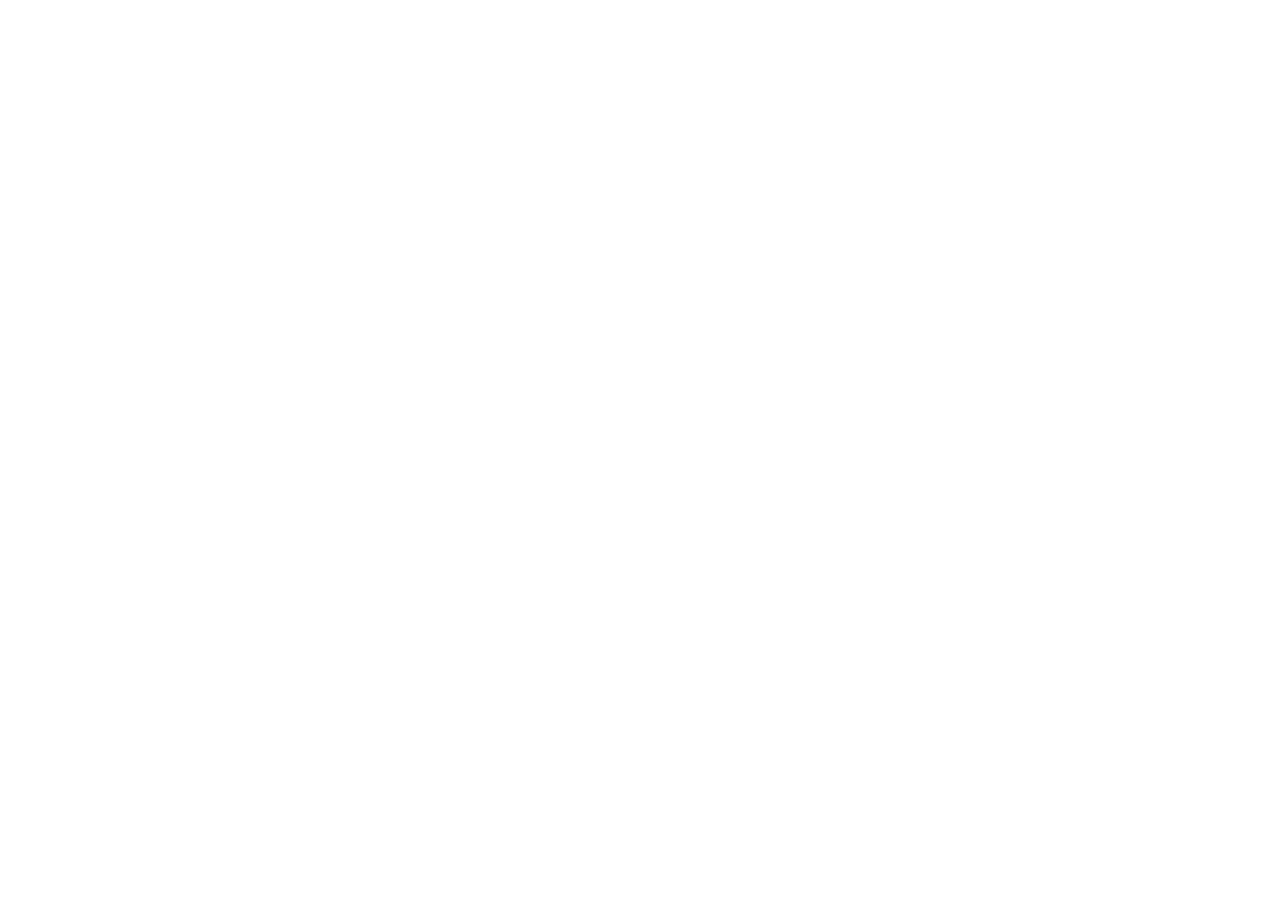
==== index.html @ 4639cdb6 "Complete boilerplate" ====
<!DOCTYPE html>
<html lang="en">
<head>
  <meta charset="UTF-8">
  <meta http-equiv="X-UA-Compatible" content="IE=edge">
  <meta name="viewport" content="width=device-width, initial-scale=1.0">
  <title>Hokkaido | Tourism | Hokkaido Tourism</title>
  <link rel="stylesheet" href="/css/style.css">
</head>
<body>
  
  <script src="/javascript/script.js"></script>
</body>
</html>
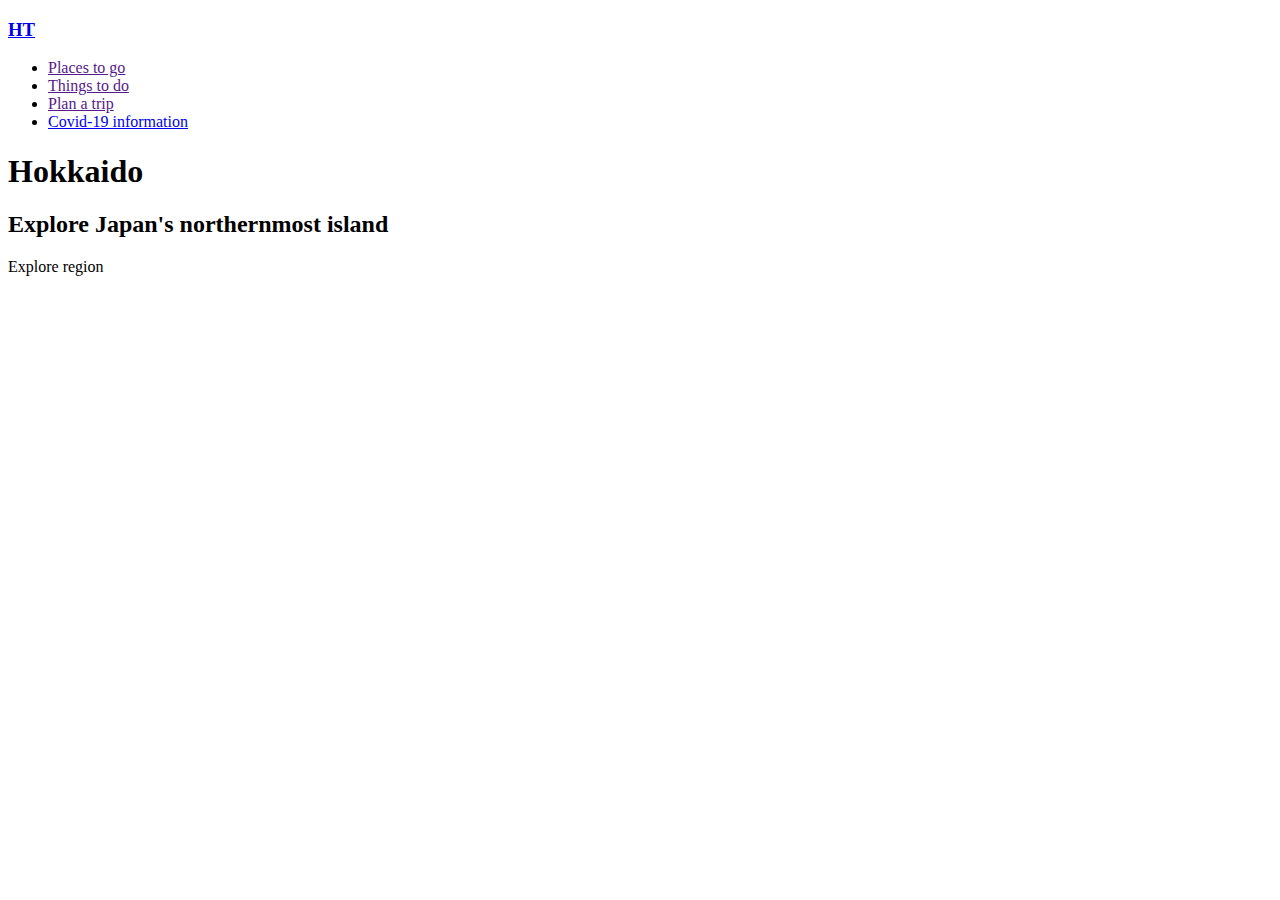
==== commit 1dd16f49: "Structure index" ====
--- a/index.html
+++ b/index.html
@@ -8,7 +8,45 @@
   <link rel="stylesheet" href="/css/style.css">
 </head>
 <body>
-  
+  <nav>
+    <h3 class="logo"><a href="index.html">HT</a></h3>
+    <ul>
+      <li>
+        <a href="">Places to go</a>
+      </li>
+      <li>
+        <a href="">Things to do</a>
+      </li>
+      <li>
+        <a href="">Plan a trip</a>
+      </li>
+      <li>
+        <a href="https://www.isa.go.jp/en/covid-19_index.html" target="_blank">Covid-19 information</a>
+      </li>
+    </ul>
+  </nav>
+  <header>
+    <h1>Hokkaido</h1>
+    <h2>Explore Japan's northernmost island</h2>
+    <a>Explore region</a>
+  </header>
+  <div class="container">
+    <main>
+      
+    </main>
+    <section>
+      
+    </section>
+    <article>
+      
+    </article>
+    <aside>
+
+    </aside>
+  </div>
+  <footer>
+
+  </footer>
   <script src="/javascript/script.js"></script>
 </body>
 </html>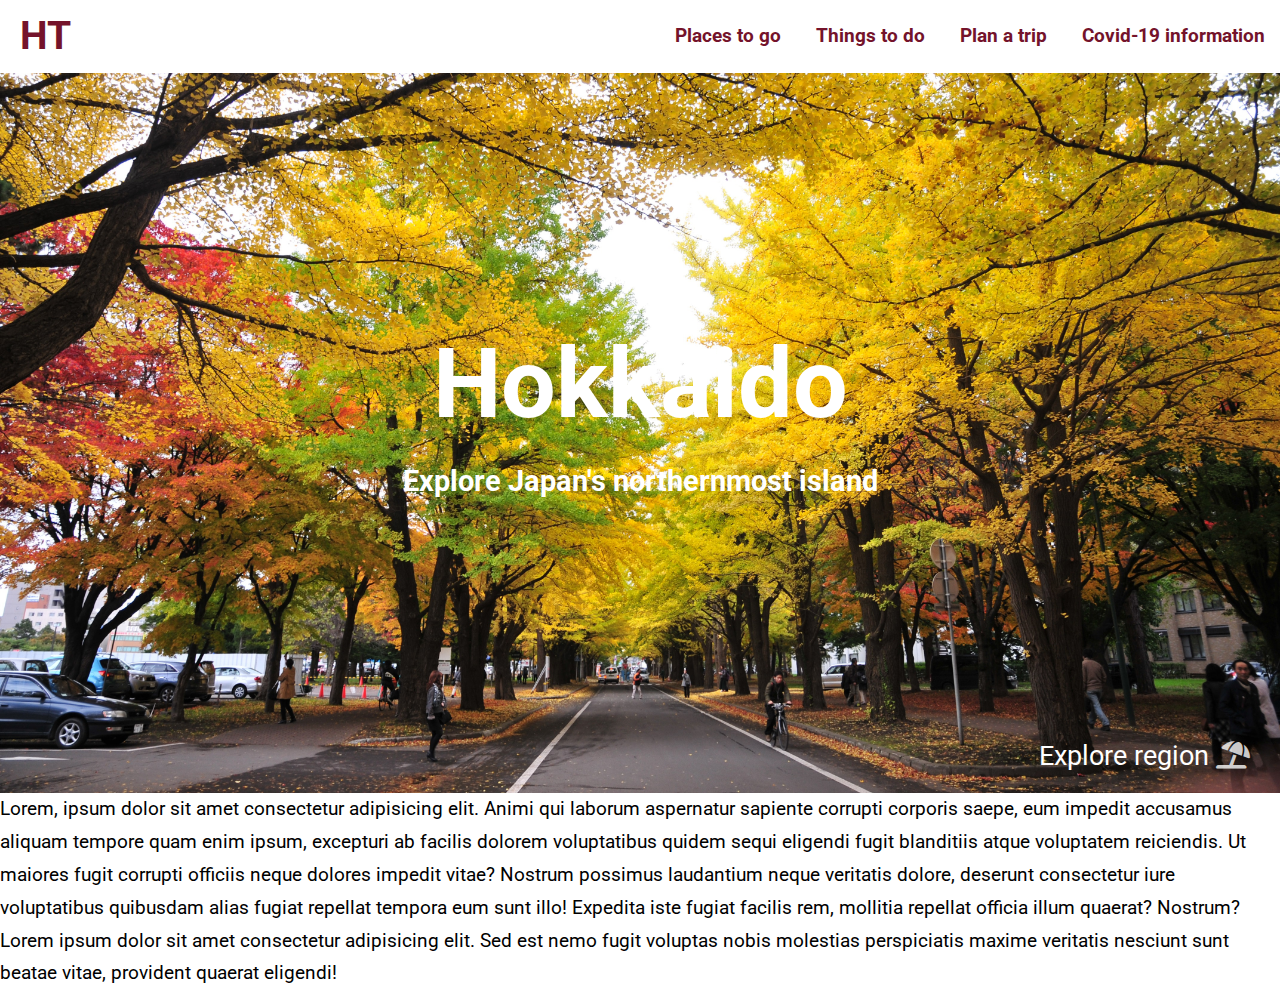
==== commit a8dc29dd: "header p1" ====
--- a/index.html
+++ b/index.html
@@ -5,34 +5,39 @@
   <meta http-equiv="X-UA-Compatible" content="IE=edge">
   <meta name="viewport" content="width=device-width, initial-scale=1.0">
   <title>Hokkaido | Tourism | Hokkaido Tourism</title>
-  <link rel="stylesheet" href="/css/style.css">
+  <link rel="stylesheet" href="/css/style-normal.css">
+  <link rel="stylesheet" href="/fontawesome-free-6.1.0-web/css/all.min.css">
+  <link rel="icon" type="image/png" href=""/>
 </head>
 <body>
   <nav>
     <h3 class="logo"><a href="index.html">HT</a></h3>
     <ul>
       <li>
-        <a href="">Places to go</a>
+        <a href="https://www.isa.go.jp/en/covid-19_index.html" target="_blank">Covid-19 information</a>
+      </li>
+      <li>
+        <a href="">Plan a trip</a>
       </li>
       <li>
         <a href="">Things to do</a>
       </li>
       <li>
-        <a href="">Plan a trip</a>
-      </li>
-      <li>
-        <a href="https://www.isa.go.jp/en/covid-19_index.html" target="_blank">Covid-19 information</a>
+        <a href="">Places to go</a>
       </li>
     </ul>
   </nav>
   <header>
-    <h1>Hokkaido</h1>
-    <h2>Explore Japan's northernmost island</h2>
-    <a>Explore region</a>
+    <div class="title">
+      <h1>Hokkaido</h1>
+      <h2>Explore Japan's northernmost island</h2>
+    </div>
+    <a id="explore" href="">Explore region <i class="fa-solid fa-umbrella-beach"></i> </a>
   </header>
   <div class="container">
     <main>
-      
+      <p>Lorem, ipsum dolor sit amet consectetur adipisicing elit. Animi qui laborum aspernatur sapiente corrupti corporis saepe, eum impedit accusamus aliquam tempore quam enim ipsum, excepturi ab facilis dolorem voluptatibus quidem sequi eligendi fugit blanditiis atque voluptatem reiciendis. Ut maiores fugit corrupti officiis neque dolores impedit vitae? Nostrum possimus laudantium neque veritatis dolore, deserunt consectetur iure voluptatibus quibusdam alias fugiat repellat tempora eum sunt illo! Expedita iste fugiat facilis rem, mollitia repellat officia illum quaerat? Nostrum?</p>
+      <p>Lorem ipsum dolor sit amet consectetur adipisicing elit. Sed est nemo fugit voluptas nobis molestias perspiciatis maxime veritatis nesciunt sunt beatae vitae, provident quaerat eligendi!</p>
     </main>
     <section>
       
@@ -45,7 +50,7 @@
     </aside>
   </div>
   <footer>
-
+    
   </footer>
   <script src="/javascript/script.js"></script>
 </body>
--- a/css/style-normal.css
+++ b/css/style-normal.css
@@ -0,0 +1,99 @@
+/* General styling */
+@import url('https://fonts.googleapis.com/css2?family=Roboto:ital,wght@0,100;0,300;0,400;0,500;0,700;0,900;1,100;1,300;1,400;1,500;1,700;1,900&display=swap');
+* {
+  box-sizing: border-box;
+  margin: 0;
+  padding: 0;
+}
+html, body {
+  min-height: 100%;
+  font-family: Roboto, Arial, Helvetica, sans-serif;
+  line-height: 1.7em;
+  font-size: 1.1em;
+}
+a {
+  color: #74132B;
+  text-decoration: none;
+}
+
+/* nav section */
+.logo {
+  float: left;
+  font-size: 2em;
+  padding: 20px;
+}
+
+nav {
+  overflow: auto;
+  font-weight: bold;
+}
+nav ul {
+  list-style: none;
+}
+nav ul li {
+  float: right;
+}
+nav ul li a {
+  display: block;
+  padding: 20px 10px;
+  margin: 0 5px 0 10px;
+}
+nav ul:hover li {
+  opacity: 50%;
+}
+nav ul li:hover {
+  opacity: 100%;
+}
+nav ul li a:hover {
+  text-decoration: underline;
+  text-decoration-thickness: 40%;
+  text-decoration-color: #C26179; 
+  color: #4E0014;
+}
+
+/* header section */
+header {
+  position: relative;
+  background-image: url('/images/Sapporo\ Hokkaido.jpg');
+  background-repeat: no-repeat;
+  background-size: cover;
+  background-position: bottom;
+  height: 80vh;
+  color: white;
+}
+header .title {
+  text-align: center;
+  position: absolute;
+  top: 50%;
+  left: 50%;
+  line-height: 5em;
+  transform: translate(-50%, -50%);
+}
+header .title h1 {
+  font-size: 5em;
+}
+
+header a {
+  color: white;
+  position: absolute;
+  bottom: 20px;
+  right: 30px;
+}
+
+#explore {
+  font-size: 1.4em;
+}
+#explore:hover {
+  color: rgba(255,255,255,0.5);
+}
+.fa-umbrella-beach {
+  color: rgba(255,255,255,0.8);
+}
+#explore:hover .fa-umbrella-beach {
+  color: rgba(255,255,255,1);
+}
+
+/* container */
+.container {
+
+}--- a/fontawesome-free-6.1.0-web/css/all.min.css
+++ b/fontawesome-free-6.1.0-web/css/all.min.css
@@ -0,0 +1,6 @@
+/*!
+ * Font Awesome Free 6.1.0 by @fontawesome - https://fontawesome.com
+ * License - https://fontawesome.com/license/free (Icons: CC BY 4.0, Fonts: SIL OFL 1.1, Code: MIT License)
+ * Copyright 2022 Fonticons, Inc.
+ */
+.fa{font-family:var(--fa-style-family,"Font Awesome 6 Free");font-weight:var(--fa-style,900)}.fa,.fa-brands,.fa-duotone,.fa-light,.fa-regular,.fa-solid,.fa-thin,.fab,.fad,.fal,.far,.fas,.fat{-moz-osx-font-smoothing:grayscale;-webkit-font-smoothing:antialiased;display:var(--fa-display,inline-block);font-style:normal;font-variant:normal;line-height:1;text-rendering:auto}.fa-1x{font-size:1em}.fa-2x{font-size:2em}.fa-3x{font-size:3em}.fa-4x{font-size:4em}.fa-5x{font-size:5em}.fa-6x{font-size:6em}.fa-7x{font-size:7em}.fa-8x{font-size:8em}.fa-9x{font-size:9em}.fa-10x{font-size:10em}.fa-2xs{font-size:.625em;line-height:.1em;vertical-align:.225em}.fa-xs{font-size:.75em;line-height:.08333em;vertical-align:.125em}.fa-sm{font-size:.875em;line-height:.07143em;vertical-align:.05357em}.fa-lg{font-size:1.25em;line-height:.05em;vertical-align:-.075em}.fa-xl{font-size:1.5em;line-height:.04167em;vertical-align:-.125em}.fa-2xl{font-size:2em;line-height:.03125em;vertical-align:-.1875em}.fa-fw{text-align:center;width:1.25em}.fa-ul{list-style-type:none;margin-left:var(--fa-li-margin,2.5em);padding-left:0}.fa-ul>li{position:relative}.fa-li{left:calc(var(--fa-li-width, 2em)*-1);position:absolute;text-align:center;width:var(--fa-li-width,2em);line-height:inherit}.fa-border{border-radius:var(--fa-border-radius,.1em);border:var(--fa-border-width,.08em) var(--fa-border-style,solid) var(--fa-border-color,#eee);padding:var(--fa-border-padding,.2em .25em .15em)}.fa-pull-left{float:left;margin-right:var(--fa-pull-margin,.3em)}.fa-pull-right{float:right;margin-left:var(--fa-pull-margin,.3em)}.fa-beat{-webkit-animation-name:fa-beat;animation-name:fa-beat;-webkit-animation-delay:var(--fa-animation-delay,0);animation-delay:var(--fa-animation-delay,0);-webkit-animation-direction:var(--fa-animation-direction,normal);animation-direction:var(--fa-animation-direction,normal);-webkit-animation-duration:var(--fa-animation-duration,1s);animation-duration:var(--fa-animation-duration,1s);-webkit-animation-iteration-count:var(--fa-animation-iteration-count,infinite);animation-iteration-count:var(--fa-animation-iteration-count,infinite);-webkit-animation-timing-function:var(--fa-animation-timing,ease-in-out);animation-timing-function:var(--fa-animation-timing,ease-in-out)}.fa-bounce{-webkit-animation-name:fa-bounce;animation-name:fa-bounce;-webkit-animation-delay:var(--fa-animation-delay,0);animation-delay:var(--fa-animation-delay,0);-webkit-animation-direction:var(--fa-animation-direction,normal);animation-direction:var(--fa-animation-direction,normal);-webkit-animation-duration:var(--fa-animation-duration,1s);animation-duration:var(--fa-animation-duration,1s);-webkit-animation-iteration-count:var(--fa-animation-iteration-count,infinite);animation-iteration-count:var(--fa-animation-iteration-count,infinite);-webkit-animation-timing-function:var(--fa-animation-timing,cubic-bezier(.28,.84,.42,1));animation-timing-function:var(--fa-animation-timing,cubic-bezier(.28,.84,.42,1))}.fa-fade{-webkit-animation-name:fa-fade;animation-name:fa-fade;-webkit-animation-iteration-count:var(--fa-animation-iteration-count,infinite);animation-iteration-count:var(--fa-animation-iteration-count,infinite);-webkit-animation-timing-function:var(--fa-animation-timing,cubic-bezier(.4,0,.6,1));animation-timing-function:var(--fa-animation-timing,cubic-bezier(.4,0,.6,1))}.fa-beat-fade,.fa-fade{-webkit-animation-delay:var(--fa-animation-delay,0);animation-delay:var(--fa-animation-delay,0);-webkit-animation-direction:var(--fa-animation-direction,normal);animation-direction:var(--fa-animation-direction,normal);-webkit-animation-duration:var(--fa-animation-duration,1s);animation-duration:var(--fa-animation-duration,1s)}.fa-beat-fade{-webkit-animation-name:fa-beat-fade;animation-name:fa-beat-fade;-webkit-animation-iteration-count:var(--fa-animation-iteration-count,infinite);animation-iteration-count:var(--fa-animation-iteration-count,infinite);-webkit-animation-timing-function:var(--fa-animation-timing,cubic-bezier(.4,0,.6,1));animation-timing-function:var(--fa-animation-timing,cubic-bezier(.4,0,.6,1))}.fa-flip{-webkit-animation-name:fa-flip;animation-name:fa-flip;-webkit-animation-delay:var(--fa-animation-delay,0);animation-delay:var(--fa-animation-delay,0);-webkit-animation-direction:var(--fa-animation-direction,normal);animation-direction:var(--fa-animation-direction,normal);-webkit-animation-duration:var(--fa-animation-duration,1s);animation-duration:var(--fa-animation-duration,1s);-webkit-animation-iteration-count:var(--fa-animation-iteration-count,infinite);animation-iteration-count:var(--fa-animation-iteration-count,infinite);-webkit-animation-timing-function:var(--fa-animation-timing,ease-in-out);animation-timing-function:var(--fa-animation-timing,ease-in-out)}.fa-shake{-webkit-animation-name:fa-shake;animation-name:fa-shake;-webkit-animation-duration:var(--fa-animation-duration,1s);animation-duration:var(--fa-animation-duration,1s);-webkit-animation-iteration-count:var(--fa-animation-iteration-count,infinite);animation-iteration-count:var(--fa-animation-iteration-count,infinite);-webkit-animation-timing-function:var(--fa-animation-timing,linear);animation-timing-function:var(--fa-animation-timing,linear)}.fa-shake,.fa-spin{-webkit-animation-delay:var(--fa-animation-delay,0);animation-delay:var(--fa-animation-delay,0);-webkit-animation-direction:var(--fa-animation-direction,normal);animation-direction:var(--fa-animation-direction,normal)}.fa-spin{-webkit-animation-name:fa-spin;animation-name:fa-spin;-webkit-animation-duration:var(--fa-animation-duration,2s);animation-duration:var(--fa-animation-duration,2s);-webkit-animation-iteration-count:var(--fa-animation-iteration-count,infinite);animation-iteration-count:var(--fa-animation-iteration-count,infinite);-webkit-animation-timing-function:var(--fa-animation-timing,linear);animation-timing-function:var(--fa-animation-timing,linear)}.fa-spin-reverse{--fa-animation-direction:reverse}.fa-pulse,.fa-spin-pulse{-webkit-animation-name:fa-spin;animation-name:fa-spin;-webkit-animation-direction:var(--fa-animation-direction,normal);animation-direction:var(--fa-animation-direction,normal);-webkit-animation-duration:var(--fa-animation-duration,1s);animation-duration:var(--fa-animation-duration,1s);-webkit-animation-iteration-count:var(--fa-animation-iteration-count,infinite);animation-iteration-count:var(--fa-animation-iteration-count,infinite);-webkit-animation-timing-function:var(--fa-animation-timing,steps(8));animation-timing-function:var(--fa-animation-timing,steps(8))}@media (prefers-reduced-motion:reduce){.fa-beat,.fa-beat-fade,.fa-bounce,.fa-fade,.fa-flip,.fa-pulse,.fa-shake,.fa-spin,.fa-spin-pulse{-webkit-animation-delay:-1ms;animation-delay:-1ms;-webkit-animation-duration:1ms;animation-duration:1ms;-webkit-animation-iteration-count:1;animation-iteration-count:1;transition-delay:0s;transition-duration:0s}}@-webkit-keyframes fa-beat{0%,90%{-webkit-transform:scale(1);transform:scale(1)}45%{-webkit-transform:scale(var(--fa-beat-scale,1.25));transform:scale(var(--fa-beat-scale,1.25))}}@keyframes fa-beat{0%,90%{-webkit-transform:scale(1);transform:scale(1)}45%{-webkit-transform:scale(var(--fa-beat-scale,1.25));transform:scale(var(--fa-beat-scale,1.25))}}@-webkit-keyframes fa-bounce{0%{-webkit-transform:scale(1) translateY(0);transform:scale(1) translateY(0)}10%{-webkit-transform:scale(var(--fa-bounce-start-scale-x,1.1),var(--fa-bounce-start-scale-y,.9)) translateY(0);transform:scale(var(--fa-bounce-start-scale-x,1.1),var(--fa-bounce-start-scale-y,.9)) translateY(0)}30%{-webkit-transform:scale(var(--fa-bounce-jump-scale-x,.9),var(--fa-bounce-jump-scale-y,1.1)) translateY(var(--fa-bounce-height,-.5em));transform:scale(var(--fa-bounce-jump-scale-x,.9),var(--fa-bounce-jump-scale-y,1.1)) translateY(var(--fa-bounce-height,-.5em))}50%{-webkit-transform:scale(var(--fa-bounce-land-scale-x,1.05),var(--fa-bounce-land-scale-y,.95)) translateY(0);transform:scale(var(--fa-bounce-land-scale-x,1.05),var(--fa-bounce-land-scale-y,.95)) translateY(0)}57%{-webkit-transform:scale(1) translateY(var(--fa-bounce-rebound,-.125em));transform:scale(1) translateY(var(--fa-bounce-rebound,-.125em))}64%{-webkit-transform:scale(1) translateY(0);transform:scale(1) translateY(0)}to{-webkit-transform:scale(1) translateY(0);transform:scale(1) translateY(0)}}@keyframes fa-bounce{0%{-webkit-transform:scale(1) translateY(0);transform:scale(1) translateY(0)}10%{-webkit-transform:scale(var(--fa-bounce-start-scale-x,1.1),var(--fa-bounce-start-scale-y,.9)) translateY(0);transform:scale(var(--fa-bounce-start-scale-x,1.1),var(--fa-bounce-start-scale-y,.9)) translateY(0)}30%{-webkit-transform:scale(var(--fa-bounce-jump-scale-x,.9),var(--fa-bounce-jump-scale-y,1.1)) translateY(var(--fa-bounce-height,-.5em));transform:scale(var(--fa-bounce-jump-scale-x,.9),var(--fa-bounce-jump-scale-y,1.1)) translateY(var(--fa-bounce-height,-.5em))}50%{-webkit-transform:scale(var(--fa-bounce-land-scale-x,1.05),var(--fa-bounce-land-scale-y,.95)) translateY(0);transform:scale(var(--fa-bounce-land-scale-x,1.05),var(--fa-bounce-land-scale-y,.95)) translateY(0)}57%{-webkit-transform:scale(1) translateY(var(--fa-bounce-rebound,-.125em));transform:scale(1) translateY(var(--fa-bounce-rebound,-.125em))}64%{-webkit-transform:scale(1) translateY(0);transform:scale(1) translateY(0)}to{-webkit-transform:scale(1) translateY(0);transform:scale(1) translateY(0)}}@-webkit-keyframes fa-fade{50%{opacity:var(--fa-fade-opacity,.4)}}@keyframes fa-fade{50%{opacity:var(--fa-fade-opacity,.4)}}@-webkit-keyframes fa-beat-fade{0%,to{opacity:var(--fa-beat-fade-opacity,.4);-webkit-transform:scale(1);transform:scale(1)}50%{opacity:1;-webkit-transform:scale(var(--fa-beat-fade-scale,1.125));transform:scale(var(--fa-beat-fade-scale,1.125))}}@keyframes fa-beat-fade{0%,to{opacity:var(--fa-beat-fade-opacity,.4);-webkit-transform:scale(1);transform:scale(1)}50%{opacity:1;-webkit-transform:scale(var(--fa-beat-fade-scale,1.125));transform:scale(var(--fa-beat-fade-scale,1.125))}}@-webkit-keyframes fa-flip{50%{-webkit-transform:rotate3d(var(--fa-flip-x,0),var(--fa-flip-y,1),var(--fa-flip-z,0),var(--fa-flip-angle,-180deg));transform:rotate3d(var(--fa-flip-x,0),var(--fa-flip-y,1),var(--fa-flip-z,0),var(--fa-flip-angle,-180deg))}}@keyframes fa-flip{50%{-webkit-transform:rotate3d(var(--fa-flip-x,0),var(--fa-flip-y,1),var(--fa-flip-z,0),var(--fa-flip-angle,-180deg));transform:rotate3d(var(--fa-flip-x,0),var(--fa-flip-y,1),var(--fa-flip-z,0),var(--fa-flip-angle,-180deg))}}@-webkit-keyframes fa-shake{0%{-webkit-transform:rotate(-15deg);transform:rotate(-15deg)}4%{-webkit-transform:rotate(15deg);transform:rotate(15deg)}8%,24%{-webkit-transform:rotate(-18deg);transform:rotate(-18deg)}12%,28%{-webkit-transform:rotate(18deg);transform:rotate(18deg)}16%{-webkit-transform:rotate(-22deg);transform:rotate(-22deg)}20%{-webkit-transform:rotate(22deg);transform:rotate(22deg)}32%{-webkit-transform:rotate(-12deg);transform:rotate(-12deg)}36%{-webkit-transform:rotate(12deg);transform:rotate(12deg)}40%,to{-webkit-transform:rotate(0deg);transform:rotate(0deg)}}@keyframes fa-shake{0%{-webkit-transform:rotate(-15deg);transform:rotate(-15deg)}4%{-webkit-transform:rotate(15deg);transform:rotate(15deg)}8%,24%{-webkit-transform:rotate(-18deg);transform:rotate(-18deg)}12%,28%{-webkit-transform:rotate(18deg);transform:rotate(18deg)}16%{-webkit-transform:rotate(-22deg);transform:rotate(-22deg)}20%{-webkit-transform:rotate(22deg);transform:rotate(22deg)}32%{-webkit-transform:rotate(-12deg);transform:rotate(-12deg)}36%{-webkit-transform:rotate(12deg);transform:rotate(12deg)}40%,to{-webkit-transform:rotate(0deg);transform:rotate(0deg)}}@-webkit-keyframes fa-spin{0%{-webkit-transform:rotate(0deg);transform:rotate(0deg)}to{-webkit-transform:rotate(1turn);transform:rotate(1turn)}}@keyframes fa-spin{0%{-webkit-transform:rotate(0deg);transform:rotate(0deg)}to{-webkit-transform:rotate(1turn);transform:rotate(1turn)}}.fa-rotate-90{-webkit-transform:rotate(90deg);transform:rotate(90deg)}.fa-rotate-180{-webkit-transform:rotate(180deg);transform:rotate(180deg)}.fa-rotate-270{-webkit-transform:rotate(270deg);transform:rotate(270deg)}.fa-flip-horizontal{-webkit-transform:scaleX(-1);transform:scaleX(-1)}.fa-flip-vertical{-webkit-transform:scaleY(-1);transform:scaleY(-1)}.fa-flip-both,.fa-flip-horizontal.fa-flip-vertical{-webkit-transform:scale(-1);transform:scale(-1)}.fa-rotate-by{-webkit-transform:rotate(var(--fa-rotate-angle,none));transform:rotate(var(--fa-rotate-angle,none))}.fa-stack{display:inline-block;height:2em;line-height:2em;position:relative;vertical-align:middle;width:2.5em}.fa-stack-1x,.fa-stack-2x{left:0;position:absolute;text-align:center;width:100%;z-index:var(--fa-stack-z-index,auto)}.fa-stack-1x{line-height:inherit}.fa-stack-2x{font-size:2em}.fa-inverse{color:var(--fa-inverse,#fff)}.fa-0:before{content:"\30"}.fa-1:before{content:"\31"}.fa-2:before{content:"\32"}.fa-3:before{content:"\33"}.fa-4:before{content:"\34"}.fa-5:before{content:"\35"}.fa-6:before{content:"\36"}.fa-7:before{content:"\37"}.fa-8:before{content:"\38"}.fa-9:before{content:"\39"}.fa-a:before{content:"\41"}.fa-address-book:before,.fa-contact-book:before{content:"\f2b9"}.fa-address-card:before,.fa-contact-card:before,.fa-vcard:before{content:"\f2bb"}.fa-align-center:before{content:"\f037"}.fa-align-justify:before{content:"\f039"}.fa-align-left:before{content:"\f036"}.fa-align-right:before{content:"\f038"}.fa-anchor:before{content:"\f13d"}.fa-anchor-circle-check:before{content:"\e4aa"}.fa-anchor-circle-exclamation:before{content:"\e4ab"}.fa-anchor-circle-xmark:before{content:"\e4ac"}.fa-anchor-lock:before{content:"\e4ad"}.fa-angle-down:before{content:"\f107"}.fa-angle-left:before{content:"\f104"}.fa-angle-right:before{content:"\f105"}.fa-angle-up:before{content:"\f106"}.fa-angle-double-down:before,.fa-angles-down:before{content:"\f103"}.fa-angle-double-left:before,.fa-angles-left:before{content:"\f100"}.fa-angle-double-right:before,.fa-angles-right:before{content:"\f101"}.fa-angle-double-up:before,.fa-angles-up:before{content:"\f102"}.fa-ankh:before{content:"\f644"}.fa-apple-alt:before,.fa-apple-whole:before{content:"\f5d1"}.fa-archway:before{content:"\f557"}.fa-arrow-down:before{content:"\f063"}.fa-arrow-down-1-9:before,.fa-sort-numeric-asc:before,.fa-sort-numeric-down:before{content:"\f162"}.fa-arrow-down-9-1:before,.fa-sort-numeric-desc:before,.fa-sort-numeric-down-alt:before{content:"\f886"}.fa-arrow-down-a-z:before,.fa-sort-alpha-asc:before,.fa-sort-alpha-down:before{content:"\f15d"}.fa-arrow-down-long:before,.fa-long-arrow-down:before{content:"\f175"}.fa-arrow-down-short-wide:before,.fa-sort-amount-desc:before,.fa-sort-amount-down-alt:before{content:"\f884"}.fa-arrow-down-up-across-line:before{content:"\e4af"}.fa-arrow-down-up-lock:before{content:"\e4b0"}.fa-arrow-down-wide-short:before,.fa-sort-amount-asc:before,.fa-sort-amount-down:before{content:"\f160"}.fa-arrow-down-z-a:before,.fa-sort-alpha-desc:before,.fa-sort-alpha-down-alt:before{content:"\f881"}.fa-arrow-left:before{content:"\f060"}.fa-arrow-left-long:before,.fa-long-arrow-left:before{content:"\f177"}.fa-arrow-pointer:before,.fa-mouse-pointer:before{content:"\f245"}.fa-arrow-right:before{content:"\f061"}.fa-arrow-right-arrow-left:before,.fa-exchange:before{content:"\f0ec"}.fa-arrow-right-from-bracket:before,.fa-sign-out:before{content:"\f08b"}.fa-arrow-right-long:before,.fa-long-arrow-right:before{content:"\f178"}.fa-arrow-right-to-bracket:before,.fa-sign-in:before{content:"\f090"}.fa-arrow-right-to-city:before{content:"\e4b3"}.fa-arrow-left-rotate:before,.fa-arrow-rotate-back:before,.fa-arrow-rotate-backward:before,.fa-arrow-rotate-left:before,.fa-undo:before{content:"\f0e2"}.fa-arrow-right-rotate:before,.fa-arrow-rotate-forward:before,.fa-arrow-rotate-right:before,.fa-redo:before{content:"\f01e"}.fa-arrow-trend-down:before{content:"\e097"}.fa-arrow-trend-up:before{content:"\e098"}.fa-arrow-turn-down:before,.fa-level-down:before{content:"\f149"}.fa-arrow-turn-up:before,.fa-level-up:before{content:"\f148"}.fa-arrow-up:before{content:"\f062"}.fa-arrow-up-1-9:before,.fa-sort-numeric-up:before{content:"\f163"}.fa-arrow-up-9-1:before,.fa-sort-numeric-up-alt:before{content:"\f887"}.fa-arrow-up-a-z:before,.fa-sort-alpha-up:before{content:"\f15e"}.fa-arrow-up-from-bracket:before{content:"\e09a"}.fa-arrow-up-from-ground-water:before{content:"\e4b5"}.fa-arrow-up-from-water-pump:before{content:"\e4b6"}.fa-arrow-up-long:before,.fa-long-arrow-up:before{content:"\f176"}.fa-arrow-up-right-dots:before{content:"\e4b7"}.fa-arrow-up-right-from-square:before,.fa-external-link:before{content:"\f08e"}.fa-arrow-up-short-wide:before,.fa-sort-amount-up-alt:before{content:"\f885"}.fa-arrow-up-wide-short:before,.fa-sort-amount-up:before{content:"\f161"}.fa-arrow-up-z-a:before,.fa-sort-alpha-up-alt:before{content:"\f882"}.fa-arrows-down-to-line:before{content:"\e4b8"}.fa-arrows-down-to-people:before{content:"\e4b9"}.fa-arrows-h:before,.fa-arrows-left-right:before{content:"\f07e"}.fa-arrows-left-right-to-line:before{content:"\e4ba"}.fa-arrows-rotate:before,.fa-refresh:before,.fa-sync:before{content:"\f021"}.fa-arrows-spin:before{content:"\e4bb"}.fa-arrows-split-up-and-left:before{content:"\e4bc"}.fa-arrows-to-circle:before{content:"\e4bd"}.fa-arrows-to-dot:before{content:"\e4be"}.fa-arrows-to-eye:before{content:"\e4bf"}.fa-arrows-turn-right:before{content:"\e4c0"}.fa-arrows-turn-to-dots:before{content:"\e4c1"}.fa-arrows-up-down:before,.fa-arrows-v:before{content:"\f07d"}.fa-arrows-up-down-left-right:before,.fa-arrows:before{content:"\f047"}.fa-arrows-up-to-line:before{content:"\e4c2"}.fa-asterisk:before{content:"\2a"}.fa-at:before{content:"\40"}.fa-atom:before{content:"\f5d2"}.fa-audio-description:before{content:"\f29e"}.fa-austral-sign:before{content:"\e0a9"}.fa-award:before{content:"\f559"}.fa-b:before{content:"\42"}.fa-baby:before{content:"\f77c"}.fa-baby-carriage:before,.fa-carriage-baby:before{content:"\f77d"}.fa-backward:before{content:"\f04a"}.fa-backward-fast:before,.fa-fast-backward:before{content:"\f049"}.fa-backward-step:before,.fa-step-backward:before{content:"\f048"}.fa-bacon:before{content:"\f7e5"}.fa-bacteria:before{content:"\e059"}.fa-bacterium:before{content:"\e05a"}.fa-bag-shopping:before,.fa-shopping-bag:before{content:"\f290"}.fa-bahai:before{content:"\f666"}.fa-baht-sign:before{content:"\e0ac"}.fa-ban:before,.fa-cancel:before{content:"\f05e"}.fa-ban-smoking:before,.fa-smoking-ban:before{content:"\f54d"}.fa-band-aid:before,.fa-bandage:before{content:"\f462"}.fa-barcode:before{content:"\f02a"}.fa-bars:before,.fa-navicon:before{content:"\f0c9"}.fa-bars-progress:before,.fa-tasks-alt:before{content:"\f828"}.fa-bars-staggered:before,.fa-reorder:before,.fa-stream:before{content:"\f550"}.fa-baseball-ball:before,.fa-baseball:before{content:"\f433"}.fa-baseball-bat-ball:before{content:"\f432"}.fa-basket-shopping:before,.fa-shopping-basket:before{content:"\f291"}.fa-basketball-ball:before,.fa-basketball:before{content:"\f434"}.fa-bath:before,.fa-bathtub:before{content:"\f2cd"}.fa-battery-0:before,.fa-battery-empty:before{content:"\f244"}.fa-battery-5:before,.fa-battery-full:before,.fa-battery:before{content:"\f240"}.fa-battery-3:before,.fa-battery-half:before{content:"\f242"}.fa-battery-2:before,.fa-battery-quarter:before{content:"\f243"}.fa-battery-4:before,.fa-battery-three-quarters:before{content:"\f241"}.fa-bed:before{content:"\f236"}.fa-bed-pulse:before,.fa-procedures:before{content:"\f487"}.fa-beer-mug-empty:before,.fa-beer:before{content:"\f0fc"}.fa-bell:before{content:"\f0f3"}.fa-bell-concierge:before,.fa-concierge-bell:before{content:"\f562"}.fa-bell-slash:before{content:"\f1f6"}.fa-bezier-curve:before{content:"\f55b"}.fa-bicycle:before{content:"\f206"}.fa-binoculars:before{content:"\f1e5"}.fa-biohazard:before{content:"\f780"}.fa-bitcoin-sign:before{content:"\e0b4"}.fa-blender:before{content:"\f517"}.fa-blender-phone:before{content:"\f6b6"}.fa-blog:before{content:"\f781"}.fa-bold:before{content:"\f032"}.fa-bolt:before,.fa-zap:before{content:"\f0e7"}.fa-bolt-lightning:before{content:"\e0b7"}.fa-bomb:before{content:"\f1e2"}.fa-bone:before{content:"\f5d7"}.fa-bong:before{content:"\f55c"}.fa-book:before{content:"\f02d"}.fa-atlas:before,.fa-book-atlas:before{content:"\f558"}.fa-bible:before,.fa-book-bible:before{content:"\f647"}.fa-book-bookmark:before{content:"\e0bb"}.fa-book-journal-whills:before,.fa-journal-whills:before{content:"\f66a"}.fa-book-medical:before{content:"\f7e6"}.fa-book-open:before{content:"\f518"}.fa-book-open-reader:before,.fa-book-reader:before{content:"\f5da"}.fa-book-quran:before,.fa-quran:before{content:"\f687"}.fa-book-dead:before,.fa-book-skull:before{content:"\f6b7"}.fa-bookmark:before{content:"\f02e"}.fa-border-all:before{content:"\f84c"}.fa-border-none:before{content:"\f850"}.fa-border-style:before,.fa-border-top-left:before{content:"\f853"}.fa-bore-hole:before{content:"\e4c3"}.fa-bottle-droplet:before{content:"\e4c4"}.fa-bottle-water:before{content:"\e4c5"}.fa-bowl-food:before{content:"\e4c6"}.fa-bowl-rice:before{content:"\e2eb"}.fa-bowling-ball:before{content:"\f436"}.fa-box:before{content:"\f466"}.fa-archive:before,.fa-box-archive:before{content:"\f187"}.fa-box-open:before{content:"\f49e"}.fa-box-tissue:before{content:"\e05b"}.fa-boxes-packing:before{content:"\e4c7"}.fa-boxes-alt:before,.fa-boxes-stacked:before,.fa-boxes:before{content:"\f468"}.fa-braille:before{content:"\f2a1"}.fa-brain:before{content:"\f5dc"}.fa-brazilian-real-sign:before{content:"\e46c"}.fa-bread-slice:before{content:"\f7ec"}.fa-bridge:before{content:"\e4c8"}.fa-bridge-circle-check:before{content:"\e4c9"}.fa-bridge-circle-exclamation:before{content:"\e4ca"}.fa-bridge-circle-xmark:before{content:"\e4cb"}.fa-bridge-lock:before{content:"\e4cc"}.fa-bridge-water:before{content:"\e4ce"}.fa-briefcase:before{content:"\f0b1"}.fa-briefcase-medical:before{content:"\f469"}.fa-broom:before{content:"\f51a"}.fa-broom-ball:before,.fa-quidditch-broom-ball:before,.fa-quidditch:before{content:"\f458"}.fa-brush:before{content:"\f55d"}.fa-bucket:before{content:"\e4cf"}.fa-bug:before{content:"\f188"}.fa-bug-slash:before{content:"\e490"}.fa-bugs:before{content:"\e4d0"}.fa-building:before{content:"\f1ad"}.fa-building-circle-arrow-right:before{content:"\e4d1"}.fa-building-circle-check:before{content:"\e4d2"}.fa-building-circle-exclamation:before{content:"\e4d3"}.fa-building-circle-xmark:before{content:"\e4d4"}.fa-bank:before,.fa-building-columns:before,.fa-institution:before,.fa-museum:before,.fa-university:before{content:"\f19c"}.fa-building-flag:before{content:"\e4d5"}.fa-building-lock:before{content:"\e4d6"}.fa-building-ngo:before{content:"\e4d7"}.fa-building-shield:before{content:"\e4d8"}.fa-building-un:before{content:"\e4d9"}.fa-building-user:before{content:"\e4da"}.fa-building-wheat:before{content:"\e4db"}.fa-bullhorn:before{content:"\f0a1"}.fa-bullseye:before{content:"\f140"}.fa-burger:before,.fa-hamburger:before{content:"\f805"}.fa-burst:before{content:"\e4dc"}.fa-bus:before{content:"\f207"}.fa-bus-alt:before,.fa-bus-simple:before{content:"\f55e"}.fa-briefcase-clock:before,.fa-business-time:before{content:"\f64a"}.fa-c:before{content:"\43"}.fa-birthday-cake:before,.fa-cake-candles:before,.fa-cake:before{content:"\f1fd"}.fa-calculator:before{content:"\f1ec"}.fa-calendar:before{content:"\f133"}.fa-calendar-check:before{content:"\f274"}.fa-calendar-day:before{content:"\f783"}.fa-calendar-alt:before,.fa-calendar-days:before{content:"\f073"}.fa-calendar-minus:before{content:"\f272"}.fa-calendar-plus:before{content:"\f271"}.fa-calendar-week:before{content:"\f784"}.fa-calendar-times:before,.fa-calendar-xmark:before{content:"\f273"}.fa-camera-alt:before,.fa-camera:before{content:"\f030"}.fa-camera-retro:before{content:"\f083"}.fa-camera-rotate:before{content:"\e0d8"}.fa-campground:before{content:"\f6bb"}.fa-candy-cane:before{content:"\f786"}.fa-cannabis:before{content:"\f55f"}.fa-capsules:before{content:"\f46b"}.fa-automobile:before,.fa-car:before{content:"\f1b9"}.fa-battery-car:before,.fa-car-battery:before{content:"\f5df"}.fa-car-burst:before,.fa-car-crash:before{content:"\f5e1"}.fa-car-on:before{content:"\e4dd"}.fa-car-alt:before,.fa-car-rear:before{content:"\f5de"}.fa-car-side:before{content:"\f5e4"}.fa-car-tunnel:before{content:"\e4de"}.fa-caravan:before{content:"\f8ff"}.fa-caret-down:before{content:"\f0d7"}.fa-caret-left:before{content:"\f0d9"}.fa-caret-right:before{content:"\f0da"}.fa-caret-up:before{content:"\f0d8"}.fa-carrot:before{content:"\f787"}.fa-cart-arrow-down:before{content:"\f218"}.fa-cart-flatbed:before,.fa-dolly-flatbed:before{content:"\f474"}.fa-cart-flatbed-suitcase:before,.fa-luggage-cart:before{content:"\f59d"}.fa-cart-plus:before{content:"\f217"}.fa-cart-shopping:before,.fa-shopping-cart:before{content:"\f07a"}.fa-cash-register:before{content:"\f788"}.fa-cat:before{content:"\f6be"}.fa-cedi-sign:before{content:"\e0df"}.fa-cent-sign:before{content:"\e3f5"}.fa-certificate:before{content:"\f0a3"}.fa-chair:before{content:"\f6c0"}.fa-blackboard:before,.fa-chalkboard:before{content:"\f51b"}.fa-chalkboard-teacher:before,.fa-chalkboard-user:before{content:"\f51c"}.fa-champagne-glasses:before,.fa-glass-cheers:before{content:"\f79f"}.fa-charging-station:before{content:"\f5e7"}.fa-area-chart:before,.fa-chart-area:before{content:"\f1fe"}.fa-bar-chart:before,.fa-chart-bar:before{content:"\f080"}.fa-chart-column:before{content:"\e0e3"}.fa-chart-gantt:before{content:"\e0e4"}.fa-chart-line:before,.fa-line-chart:before{content:"\f201"}.fa-chart-pie:before,.fa-pie-chart:before{content:"\f200"}.fa-chart-simple:before{content:"\e473"}.fa-check:before{content:"\f00c"}.fa-check-double:before{content:"\f560"}.fa-check-to-slot:before,.fa-vote-yea:before{content:"\f772"}.fa-cheese:before{content:"\f7ef"}.fa-chess:before{content:"\f439"}.fa-chess-bishop:before{content:"\f43a"}.fa-chess-board:before{content:"\f43c"}.fa-chess-king:before{content:"\f43f"}.fa-chess-knight:before{content:"\f441"}.fa-chess-pawn:before{content:"\f443"}.fa-chess-queen:before{content:"\f445"}.fa-chess-rook:before{content:"\f447"}.fa-chevron-down:before{content:"\f078"}.fa-chevron-left:before{content:"\f053"}.fa-chevron-right:before{content:"\f054"}.fa-chevron-up:before{content:"\f077"}.fa-child:before{content:"\f1ae"}.fa-child-rifle:before{content:"\e4e0"}.fa-children:before{content:"\e4e1"}.fa-church:before{content:"\f51d"}.fa-circle:before{content:"\f111"}.fa-arrow-circle-down:before,.fa-circle-arrow-down:before{content:"\f0ab"}.fa-arrow-circle-left:before,.fa-circle-arrow-left:before{content:"\f0a8"}.fa-arrow-circle-right:before,.fa-circle-arrow-right:before{content:"\f0a9"}.fa-arrow-circle-up:before,.fa-circle-arrow-up:before{content:"\f0aa"}.fa-check-circle:before,.fa-circle-check:before{content:"\f058"}.fa-chevron-circle-down:before,.fa-circle-chevron-down:before{content:"\f13a"}.fa-chevron-circle-left:before,.fa-circle-chevron-left:before{content:"\f137"}.fa-chevron-circle-right:before,.fa-circle-chevron-right:before{content:"\f138"}.fa-chevron-circle-up:before,.fa-circle-chevron-up:before{content:"\f139"}.fa-circle-dollar-to-slot:before,.fa-donate:before{content:"\f4b9"}.fa-circle-dot:before,.fa-dot-circle:before{content:"\f192"}.fa-arrow-alt-circle-down:before,.fa-circle-down:before{content:"\f358"}.fa-circle-exclamation:before,.fa-exclamation-circle:before{content:"\f06a"}.fa-circle-h:before,.fa-hospital-symbol:before{content:"\f47e"}.fa-adjust:before,.fa-circle-half-stroke:before{content:"\f042"}.fa-circle-info:before,.fa-info-circle:before{content:"\f05a"}.fa-arrow-alt-circle-left:before,.fa-circle-left:before{content:"\f359"}.fa-circle-minus:before,.fa-minus-circle:before{content:"\f056"}.fa-circle-nodes:before{content:"\e4e2"}.fa-circle-notch:before{content:"\f1ce"}.fa-circle-pause:before,.fa-pause-circle:before{content:"\f28b"}.fa-circle-play:before,.fa-play-circle:before{content:"\f144"}.fa-circle-plus:before,.fa-plus-circle:before{content:"\f055"}.fa-circle-question:before,.fa-question-circle:before{content:"\f059"}.fa-circle-radiation:before,.fa-radiation-alt:before{content:"\f7ba"}.fa-arrow-alt-circle-right:before,.fa-circle-right:before{content:"\f35a"}.fa-circle-stop:before,.fa-stop-circle:before{content:"\f28d"}.fa-arrow-alt-circle-up:before,.fa-circle-up:before{content:"\f35b"}.fa-circle-user:before,.fa-user-circle:before{content:"\f2bd"}.fa-circle-xmark:before,.fa-times-circle:before,.fa-xmark-circle:before{content:"\f057"}.fa-city:before{content:"\f64f"}.fa-clapperboard:before{content:"\e131"}.fa-clipboard:before{content:"\f328"}.fa-clipboard-check:before{content:"\f46c"}.fa-clipboard-list:before{content:"\f46d"}.fa-clipboard-question:before{content:"\e4e3"}.fa-clipboard-user:before{content:"\f7f3"}.fa-clock-four:before,.fa-clock:before{content:"\f017"}.fa-clock-rotate-left:before,.fa-history:before{content:"\f1da"}.fa-clone:before{content:"\f24d"}.fa-closed-captioning:before{content:"\f20a"}.fa-cloud:before{content:"\f0c2"}.fa-cloud-arrow-down:before,.fa-cloud-download-alt:before,.fa-cloud-download:before{content:"\f0ed"}.fa-cloud-arrow-up:before,.fa-cloud-upload-alt:before,.fa-cloud-upload:before{content:"\f0ee"}.fa-cloud-bolt:before,.fa-thunderstorm:before{content:"\f76c"}.fa-cloud-meatball:before{content:"\f73b"}.fa-cloud-moon:before{content:"\f6c3"}.fa-cloud-moon-rain:before{content:"\f73c"}.fa-cloud-rain:before{content:"\f73d"}.fa-cloud-showers-heavy:before{content:"\f740"}.fa-cloud-showers-water:before{content:"\e4e4"}.fa-cloud-sun:before{content:"\f6c4"}.fa-cloud-sun-rain:before{content:"\f743"}.fa-clover:before{content:"\e139"}.fa-code:before{content:"\f121"}.fa-code-branch:before{content:"\f126"}.fa-code-commit:before{content:"\f386"}.fa-code-compare:before{content:"\e13a"}.fa-code-fork:before{content:"\e13b"}.fa-code-merge:before{content:"\f387"}.fa-code-pull-request:before{content:"\e13c"}.fa-coins:before{content:"\f51e"}.fa-colon-sign:before{content:"\e140"}.fa-comment:before{content:"\f075"}.fa-comment-dollar:before{content:"\f651"}.fa-comment-dots:before,.fa-commenting:before{content:"\f4ad"}.fa-comment-medical:before{content:"\f7f5"}.fa-comment-slash:before{content:"\f4b3"}.fa-comment-sms:before,.fa-sms:before{content:"\f7cd"}.fa-comments:before{content:"\f086"}.fa-comments-dollar:before{content:"\f653"}.fa-compact-disc:before{content:"\f51f"}.fa-compass:before{content:"\f14e"}.fa-compass-drafting:before,.fa-drafting-compass:before{content:"\f568"}.fa-compress:before{content:"\f066"}.fa-computer:before{content:"\e4e5"}.fa-computer-mouse:before,.fa-mouse:before{content:"\f8cc"}.fa-cookie:before{content:"\f563"}.fa-cookie-bite:before{content:"\f564"}.fa-copy:before{content:"\f0c5"}.fa-copyright:before{content:"\f1f9"}.fa-couch:before{content:"\f4b8"}.fa-cow:before{content:"\f6c8"}.fa-credit-card-alt:before,.fa-credit-card:before{content:"\f09d"}.fa-crop:before{content:"\f125"}.fa-crop-alt:before,.fa-crop-simple:before{content:"\f565"}.fa-cross:before{content:"\f654"}.fa-crosshairs:before{content:"\f05b"}.fa-crow:before{content:"\f520"}.fa-crown:before{content:"\f521"}.fa-crutch:before{content:"\f7f7"}.fa-cruzeiro-sign:before{content:"\e152"}.fa-cube:before{content:"\f1b2"}.fa-cubes:before{content:"\f1b3"}.fa-cubes-stacked:before{content:"\e4e6"}.fa-d:before{content:"\44"}.fa-database:before{content:"\f1c0"}.fa-backspace:before,.fa-delete-left:before{content:"\f55a"}.fa-democrat:before{content:"\f747"}.fa-desktop-alt:before,.fa-desktop:before{content:"\f390"}.fa-dharmachakra:before{content:"\f655"}.fa-diagram-next:before{content:"\e476"}.fa-diagram-predecessor:before{content:"\e477"}.fa-diagram-project:before,.fa-project-diagram:before{content:"\f542"}.fa-diagram-successor:before{content:"\e47a"}.fa-diamond:before{content:"\f219"}.fa-diamond-turn-right:before,.fa-directions:before{content:"\f5eb"}.fa-dice:before{content:"\f522"}.fa-dice-d20:before{content:"\f6cf"}.fa-dice-d6:before{content:"\f6d1"}.fa-dice-five:before{content:"\f523"}.fa-dice-four:before{content:"\f524"}.fa-dice-one:before{content:"\f525"}.fa-dice-six:before{content:"\f526"}.fa-dice-three:before{content:"\f527"}.fa-dice-two:before{content:"\f528"}.fa-disease:before{content:"\f7fa"}.fa-display:before{content:"\e163"}.fa-divide:before{content:"\f529"}.fa-dna:before{content:"\f471"}.fa-dog:before{content:"\f6d3"}.fa-dollar-sign:before,.fa-dollar:before,.fa-usd:before{content:"\24"}.fa-dolly-box:before,.fa-dolly:before{content:"\f472"}.fa-dong-sign:before{content:"\e169"}.fa-door-closed:before{content:"\f52a"}.fa-door-open:before{content:"\f52b"}.fa-dove:before{content:"\f4ba"}.fa-compress-alt:before,.fa-down-left-and-up-right-to-center:before{content:"\f422"}.fa-down-long:before,.fa-long-arrow-alt-down:before{content:"\f309"}.fa-download:before{content:"\f019"}.fa-dragon:before{content:"\f6d5"}.fa-draw-polygon:before{content:"\f5ee"}.fa-droplet:before,.fa-tint:before{content:"\f043"}.fa-droplet-slash:before,.fa-tint-slash:before{content:"\f5c7"}.fa-drum:before{content:"\f569"}.fa-drum-steelpan:before{content:"\f56a"}.fa-drumstick-bite:before{content:"\f6d7"}.fa-dumbbell:before{content:"\f44b"}.fa-dumpster:before{content:"\f793"}.fa-dumpster-fire:before{content:"\f794"}.fa-dungeon:before{content:"\f6d9"}.fa-e:before{content:"\45"}.fa-deaf:before,.fa-deafness:before,.fa-ear-deaf:before,.fa-hard-of-hearing:before{content:"\f2a4"}.fa-assistive-listening-systems:before,.fa-ear-listen:before{content:"\f2a2"}.fa-earth-africa:before,.fa-globe-africa:before{content:"\f57c"}.fa-earth-america:before,.fa-earth-americas:before,.fa-earth:before,.fa-globe-americas:before{content:"\f57d"}.fa-earth-asia:before,.fa-globe-asia:before{content:"\f57e"}.fa-earth-europe:before,.fa-globe-europe:before{content:"\f7a2"}.fa-earth-oceania:before,.fa-globe-oceania:before{content:"\e47b"}.fa-egg:before{content:"\f7fb"}.fa-eject:before{content:"\f052"}.fa-elevator:before{content:"\e16d"}.fa-ellipsis-h:before,.fa-ellipsis:before{content:"\f141"}.fa-ellipsis-v:before,.fa-ellipsis-vertical:before{content:"\f142"}.fa-envelope:before{content:"\f0e0"}.fa-envelope-circle-check:before{content:"\e4e8"}.fa-envelope-open:before{content:"\f2b6"}.fa-envelope-open-text:before{content:"\f658"}.fa-envelopes-bulk:before,.fa-mail-bulk:before{content:"\f674"}.fa-equals:before{content:"\3d"}.fa-eraser:before{content:"\f12d"}.fa-ethernet:before{content:"\f796"}.fa-eur:before,.fa-euro-sign:before,.fa-euro:before{content:"\f153"}.fa-exclamation:before{content:"\21"}.fa-expand:before{content:"\f065"}.fa-explosion:before{content:"\e4e9"}.fa-eye:before{content:"\f06e"}.fa-eye-dropper-empty:before,.fa-eye-dropper:before,.fa-eyedropper:before{content:"\f1fb"}.fa-eye-low-vision:before,.fa-low-vision:before{content:"\f2a8"}.fa-eye-slash:before{content:"\f070"}.fa-f:before{content:"\46"}.fa-angry:before,.fa-face-angry:before{content:"\f556"}.fa-dizzy:before,.fa-face-dizzy:before{content:"\f567"}.fa-face-flushed:before,.fa-flushed:before{content:"\f579"}.fa-face-frown:before,.fa-frown:before{content:"\f119"}.fa-face-frown-open:before,.fa-frown-open:before{content:"\f57a"}.fa-face-grimace:before,.fa-grimace:before{content:"\f57f"}.fa-face-grin:before,.fa-grin:before{content:"\f580"}.fa-face-grin-beam:before,.fa-grin-beam:before{content:"\f582"}.fa-face-grin-beam-sweat:before,.fa-grin-beam-sweat:before{content:"\f583"}.fa-face-grin-hearts:before,.fa-grin-hearts:before{content:"\f584"}.fa-face-grin-squint:before,.fa-grin-squint:before{content:"\f585"}.fa-face-grin-squint-tears:before,.fa-grin-squint-tears:before{content:"\f586"}.fa-face-grin-stars:before,.fa-grin-stars:before{content:"\f587"}.fa-face-grin-tears:before,.fa-grin-tears:before{content:"\f588"}.fa-face-grin-tongue:before,.fa-grin-tongue:before{content:"\f589"}.fa-face-grin-tongue-squint:before,.fa-grin-tongue-squint:before{content:"\f58a"}.fa-face-grin-tongue-wink:before,.fa-grin-tongue-wink:before{content:"\f58b"}.fa-face-grin-wide:before,.fa-grin-alt:before{content:"\f581"}.fa-face-grin-wink:before,.fa-grin-wink:before{content:"\f58c"}.fa-face-kiss:before,.fa-kiss:before{content:"\f596"}.fa-face-kiss-beam:before,.fa-kiss-beam:before{content:"\f597"}.fa-face-kiss-wink-heart:before,.fa-kiss-wink-heart:before{content:"\f598"}.fa-face-laugh:before,.fa-laugh:before{content:"\f599"}.fa-face-laugh-beam:before,.fa-laugh-beam:before{content:"\f59a"}.fa-face-laugh-squint:before,.fa-laugh-squint:before{content:"\f59b"}.fa-face-laugh-wink:before,.fa-laugh-wink:before{content:"\f59c"}.fa-face-meh:before,.fa-meh:before{content:"\f11a"}.fa-face-meh-blank:before,.fa-meh-blank:before{content:"\f5a4"}.fa-face-rolling-eyes:before,.fa-meh-rolling-eyes:before{content:"\f5a5"}.fa-face-sad-cry:before,.fa-sad-cry:before{content:"\f5b3"}.fa-face-sad-tear:before,.fa-sad-tear:before{content:"\f5b4"}.fa-face-smile:before,.fa-smile:before{content:"\f118"}.fa-face-smile-beam:before,.fa-smile-beam:before{content:"\f5b8"}.fa-face-smile-wink:before,.fa-smile-wink:before{content:"\f4da"}.fa-face-surprise:before,.fa-surprise:before{content:"\f5c2"}.fa-face-tired:before,.fa-tired:before{content:"\f5c8"}.fa-fan:before{content:"\f863"}.fa-faucet:before{content:"\e005"}.fa-faucet-drip:before{content:"\e006"}.fa-fax:before{content:"\f1ac"}.fa-feather:before{content:"\f52d"}.fa-feather-alt:before,.fa-feather-pointed:before{content:"\f56b"}.fa-ferry:before{content:"\e4ea"}.fa-file:before{content:"\f15b"}.fa-file-arrow-down:before,.fa-file-download:before{content:"\f56d"}.fa-file-arrow-up:before,.fa-file-upload:before{content:"\f574"}.fa-file-audio:before{content:"\f1c7"}.fa-file-circle-check:before{content:"\e493"}.fa-file-circle-exclamation:before{content:"\e4eb"}.fa-file-circle-minus:before{content:"\e4ed"}.fa-file-circle-plus:before{content:"\e4ee"}.fa-file-circle-question:before{content:"\e4ef"}.fa-file-circle-xmark:before{content:"\e494"}.fa-file-code:before{content:"\f1c9"}.fa-file-contract:before{content:"\f56c"}.fa-file-csv:before{content:"\f6dd"}.fa-file-excel:before{content:"\f1c3"}.fa-arrow-right-from-file:before,.fa-file-export:before{content:"\f56e"}.fa-file-image:before{content:"\f1c5"}.fa-arrow-right-to-file:before,.fa-file-import:before{content:"\f56f"}.fa-file-invoice:before{content:"\f570"}.fa-file-invoice-dollar:before{content:"\f571"}.fa-file-alt:before,.fa-file-lines:before,.fa-file-text:before{content:"\f15c"}.fa-file-medical:before{content:"\f477"}.fa-file-pdf:before{content:"\f1c1"}.fa-file-edit:before,.fa-file-pen:before{content:"\f31c"}.fa-file-powerpoint:before{content:"\f1c4"}.fa-file-prescription:before{content:"\f572"}.fa-file-shield:before{content:"\e4f0"}.fa-file-signature:before{content:"\f573"}.fa-file-video:before{content:"\f1c8"}.fa-file-medical-alt:before,.fa-file-waveform:before{content:"\f478"}.fa-file-word:before{content:"\f1c2"}.fa-file-archive:before,.fa-file-zipper:before{content:"\f1c6"}.fa-fill:before{content:"\f575"}.fa-fill-drip:before{content:"\f576"}.fa-film:before{content:"\f008"}.fa-filter:before{content:"\f0b0"}.fa-filter-circle-dollar:before,.fa-funnel-dollar:before{content:"\f662"}.fa-filter-circle-xmark:before{content:"\e17b"}.fa-fingerprint:before{content:"\f577"}.fa-fire:before{content:"\f06d"}.fa-fire-burner:before{content:"\e4f1"}.fa-fire-extinguisher:before{content:"\f134"}.fa-fire-alt:before,.fa-fire-flame-curved:before{content:"\f7e4"}.fa-burn:before,.fa-fire-flame-simple:before{content:"\f46a"}.fa-fish:before{content:"\f578"}.fa-fish-fins:before{content:"\e4f2"}.fa-flag:before{content:"\f024"}.fa-flag-checkered:before{content:"\f11e"}.fa-flag-usa:before{content:"\f74d"}.fa-flask:before{content:"\f0c3"}.fa-flask-vial:before{content:"\e4f3"}.fa-floppy-disk:before,.fa-save:before{content:"\f0c7"}.fa-florin-sign:before{content:"\e184"}.fa-folder-blank:before,.fa-folder:before{content:"\f07b"}.fa-folder-closed:before{content:"\e185"}.fa-folder-minus:before{content:"\f65d"}.fa-folder-open:before{content:"\f07c"}.fa-folder-plus:before{content:"\f65e"}.fa-folder-tree:before{content:"\f802"}.fa-font:before{content:"\f031"}.fa-football-ball:before,.fa-football:before{content:"\f44e"}.fa-forward:before{content:"\f04e"}.fa-fast-forward:before,.fa-forward-fast:before{content:"\f050"}.fa-forward-step:before,.fa-step-forward:before{content:"\f051"}.fa-franc-sign:before{content:"\e18f"}.fa-frog:before{content:"\f52e"}.fa-futbol-ball:before,.fa-futbol:before,.fa-soccer-ball:before{content:"\f1e3"}.fa-g:before{content:"\47"}.fa-gamepad:before{content:"\f11b"}.fa-gas-pump:before{content:"\f52f"}.fa-dashboard:before,.fa-gauge-med:before,.fa-gauge:before,.fa-tachometer-alt-average:before{content:"\f624"}.fa-gauge-high:before,.fa-tachometer-alt-fast:before,.fa-tachometer-alt:before{content:"\f625"}.fa-gauge-simple-med:before,.fa-gauge-simple:before,.fa-tachometer-average:before{content:"\f629"}.fa-gauge-simple-high:before,.fa-tachometer-fast:before,.fa-tachometer:before{content:"\f62a"}.fa-gavel:before,.fa-legal:before{content:"\f0e3"}.fa-cog:before,.fa-gear:before{content:"\f013"}.fa-cogs:before,.fa-gears:before{content:"\f085"}.fa-gem:before{content:"\f3a5"}.fa-genderless:before{content:"\f22d"}.fa-ghost:before{content:"\f6e2"}.fa-gift:before{content:"\f06b"}.fa-gifts:before{content:"\f79c"}.fa-glass-water:before{content:"\e4f4"}.fa-glass-water-droplet:before{content:"\e4f5"}.fa-glasses:before{content:"\f530"}.fa-globe:before{content:"\f0ac"}.fa-golf-ball-tee:before,.fa-golf-ball:before{content:"\f450"}.fa-gopuram:before{content:"\f664"}.fa-graduation-cap:before,.fa-mortar-board:before{content:"\f19d"}.fa-greater-than:before{content:"\3e"}.fa-greater-than-equal:before{content:"\f532"}.fa-grip-horizontal:before,.fa-grip:before{content:"\f58d"}.fa-grip-lines:before{content:"\f7a4"}.fa-grip-lines-vertical:before{content:"\f7a5"}.fa-grip-vertical:before{content:"\f58e"}.fa-group-arrows-rotate:before{content:"\e4f6"}.fa-guarani-sign:before{content:"\e19a"}.fa-guitar:before{content:"\f7a6"}.fa-gun:before{content:"\e19b"}.fa-h:before{content:"\48"}.fa-hammer:before{content:"\f6e3"}.fa-hamsa:before{content:"\f665"}.fa-hand-paper:before,.fa-hand:before{content:"\f256"}.fa-hand-back-fist:before,.fa-hand-rock:before{content:"\f255"}.fa-allergies:before,.fa-hand-dots:before{content:"\f461"}.fa-fist-raised:before,.fa-hand-fist:before{content:"\f6de"}.fa-hand-holding:before{content:"\f4bd"}.fa-hand-holding-dollar:before,.fa-hand-holding-usd:before{content:"\f4c0"}.fa-hand-holding-droplet:before,.fa-hand-holding-water:before{content:"\f4c1"}.fa-hand-holding-hand:before{content:"\e4f7"}.fa-hand-holding-heart:before{content:"\f4be"}.fa-hand-holding-medical:before{content:"\e05c"}.fa-hand-lizard:before{content:"\f258"}.fa-hand-middle-finger:before{content:"\f806"}.fa-hand-peace:before{content:"\f25b"}.fa-hand-point-down:before{content:"\f0a7"}.fa-hand-point-left:before{content:"\f0a5"}.fa-hand-point-right:before{content:"\f0a4"}.fa-hand-point-up:before{content:"\f0a6"}.fa-hand-pointer:before{content:"\f25a"}.fa-hand-scissors:before{content:"\f257"}.fa-hand-sparkles:before{content:"\e05d"}.fa-hand-spock:before{content:"\f259"}.fa-handcuffs:before{content:"\e4f8"}.fa-hands:before,.fa-sign-language:before,.fa-signing:before{content:"\f2a7"}.fa-american-sign-language-interpreting:before,.fa-asl-interpreting:before,.fa-hands-american-sign-language-interpreting:before,.fa-hands-asl-interpreting:before{content:"\f2a3"}.fa-hands-bound:before{content:"\e4f9"}.fa-hands-bubbles:before,.fa-hands-wash:before{content:"\e05e"}.fa-hands-clapping:before{content:"\e1a8"}.fa-hands-holding:before{content:"\f4c2"}.fa-hands-holding-child:before{content:"\e4fa"}.fa-hands-holding-circle:before{content:"\e4fb"}.fa-hands-praying:before,.fa-praying-hands:before{content:"\f684"}.fa-handshake:before{content:"\f2b5"}.fa-hands-helping:before,.fa-handshake-angle:before{content:"\f4c4"}.fa-handshake-alt:before,.fa-handshake-simple:before{content:"\f4c6"}.fa-handshake-alt-slash:before,.fa-handshake-simple-slash:before{content:"\e05f"}.fa-handshake-slash:before{content:"\e060"}.fa-hanukiah:before{content:"\f6e6"}.fa-hard-drive:before,.fa-hdd:before{content:"\f0a0"}.fa-hashtag:before{content:"\23"}.fa-hat-cowboy:before{content:"\f8c0"}.fa-hat-cowboy-side:before{content:"\f8c1"}.fa-hat-wizard:before{content:"\f6e8"}.fa-head-side-cough:before{content:"\e061"}.fa-head-side-cough-slash:before{content:"\e062"}.fa-head-side-mask:before{content:"\e063"}.fa-head-side-virus:before{content:"\e064"}.fa-header:before,.fa-heading:before{content:"\f1dc"}.fa-headphones:before{content:"\f025"}.fa-headphones-alt:before,.fa-headphones-simple:before{content:"\f58f"}.fa-headset:before{content:"\f590"}.fa-heart:before{content:"\f004"}.fa-heart-circle-bolt:before{content:"\e4fc"}.fa-heart-circle-check:before{content:"\e4fd"}.fa-heart-circle-exclamation:before{content:"\e4fe"}.fa-heart-circle-minus:before{content:"\e4ff"}.fa-heart-circle-plus:before{content:"\e500"}.fa-heart-circle-xmark:before{content:"\e501"}.fa-heart-broken:before,.fa-heart-crack:before{content:"\f7a9"}.fa-heart-pulse:before,.fa-heartbeat:before{content:"\f21e"}.fa-helicopter:before{content:"\f533"}.fa-helicopter-symbol:before{content:"\e502"}.fa-hard-hat:before,.fa-hat-hard:before,.fa-helmet-safety:before{content:"\f807"}.fa-helmet-un:before{content:"\e503"}.fa-highlighter:before{content:"\f591"}.fa-hill-avalanche:before{content:"\e507"}.fa-hill-rockslide:before{content:"\e508"}.fa-hippo:before{content:"\f6ed"}.fa-hockey-puck:before{content:"\f453"}.fa-holly-berry:before{content:"\f7aa"}.fa-horse:before{content:"\f6f0"}.fa-horse-head:before{content:"\f7ab"}.fa-hospital-alt:before,.fa-hospital-wide:before,.fa-hospital:before{content:"\f0f8"}.fa-hospital-user:before{content:"\f80d"}.fa-hot-tub-person:before,.fa-hot-tub:before{content:"\f593"}.fa-hotdog:before{content:"\f80f"}.fa-hotel:before{content:"\f594"}.fa-hourglass-2:before,.fa-hourglass-half:before,.fa-hourglass:before{content:"\f254"}.fa-hourglass-empty:before{content:"\f252"}.fa-hourglass-3:before,.fa-hourglass-end:before{content:"\f253"}.fa-hourglass-1:before,.fa-hourglass-start:before{content:"\f251"}.fa-home-alt:before,.fa-home-lg-alt:before,.fa-home:before,.fa-house:before{content:"\f015"}.fa-home-lg:before,.fa-house-chimney:before{content:"\e3af"}.fa-house-chimney-crack:before,.fa-house-damage:before{content:"\f6f1"}.fa-clinic-medical:before,.fa-house-chimney-medical:before{content:"\f7f2"}.fa-house-chimney-user:before{content:"\e065"}.fa-house-chimney-window:before{content:"\e00d"}.fa-house-circle-check:before{content:"\e509"}.fa-house-circle-exclamation:before{content:"\e50a"}.fa-house-circle-xmark:before{content:"\e50b"}.fa-house-crack:before{content:"\e3b1"}.fa-house-fire:before{content:"\e50c"}.fa-house-flag:before{content:"\e50d"}.fa-house-flood-water:before{content:"\e50e"}.fa-house-flood-water-circle-arrow-right:before{content:"\e50f"}.fa-house-laptop:before,.fa-laptop-house:before{content:"\e066"}.fa-house-lock:before{content:"\e510"}.fa-house-medical:before{content:"\e3b2"}.fa-house-medical-circle-check:before{content:"\e511"}.fa-house-medical-circle-exclamation:before{content:"\e512"}.fa-house-medical-circle-xmark:before{content:"\e513"}.fa-house-medical-flag:before{content:"\e514"}.fa-house-signal:before{content:"\e012"}.fa-house-tsunami:before{content:"\e515"}.fa-home-user:before,.fa-house-user:before{content:"\e1b0"}.fa-hryvnia-sign:before,.fa-hryvnia:before{content:"\f6f2"}.fa-hurricane:before{content:"\f751"}.fa-i:before{content:"\49"}.fa-i-cursor:before{content:"\f246"}.fa-ice-cream:before{content:"\f810"}.fa-icicles:before{content:"\f7ad"}.fa-heart-music-camera-bolt:before,.fa-icons:before{content:"\f86d"}.fa-id-badge:before{content:"\f2c1"}.fa-drivers-license:before,.fa-id-card:before{content:"\f2c2"}.fa-id-card-alt:before,.fa-id-card-clip:before{content:"\f47f"}.fa-igloo:before{content:"\f7ae"}.fa-image:before{content:"\f03e"}.fa-image-portrait:before,.fa-portrait:before{content:"\f3e0"}.fa-images:before{content:"\f302"}.fa-inbox:before{content:"\f01c"}.fa-indent:before{content:"\f03c"}.fa-indian-rupee-sign:before,.fa-indian-rupee:before,.fa-inr:before{content:"\e1bc"}.fa-industry:before{content:"\f275"}.fa-infinity:before{content:"\f534"}.fa-info:before{content:"\f129"}.fa-italic:before{content:"\f033"}.fa-j:before{content:"\4a"}.fa-jar:before{content:"\e516"}.fa-jar-wheat:before{content:"\e517"}.fa-jedi:before{content:"\f669"}.fa-fighter-jet:before,.fa-jet-fighter:before{content:"\f0fb"}.fa-jet-fighter-up:before{content:"\e518"}.fa-joint:before{content:"\f595"}.fa-jug-detergent:before{content:"\e519"}.fa-k:before{content:"\4b"}.fa-kaaba:before{content:"\f66b"}.fa-key:before{content:"\f084"}.fa-keyboard:before{content:"\f11c"}.fa-khanda:before{content:"\f66d"}.fa-kip-sign:before{content:"\e1c4"}.fa-first-aid:before,.fa-kit-medical:before{content:"\f479"}.fa-kitchen-set:before{content:"\e51a"}.fa-kiwi-bird:before{content:"\f535"}.fa-l:before{content:"\4c"}.fa-land-mine-on:before{content:"\e51b"}.fa-landmark:before{content:"\f66f"}.fa-landmark-alt:before,.fa-landmark-dome:before{content:"\f752"}.fa-landmark-flag:before{content:"\e51c"}.fa-language:before{content:"\f1ab"}.fa-laptop:before{content:"\f109"}.fa-laptop-code:before{content:"\f5fc"}.fa-laptop-file:before{content:"\e51d"}.fa-laptop-medical:before{content:"\f812"}.fa-lari-sign:before{content:"\e1c8"}.fa-layer-group:before{content:"\f5fd"}.fa-leaf:before{content:"\f06c"}.fa-left-long:before,.fa-long-arrow-alt-left:before{content:"\f30a"}.fa-arrows-alt-h:before,.fa-left-right:before{content:"\f337"}.fa-lemon:before{content:"\f094"}.fa-less-than:before{content:"\3c"}.fa-less-than-equal:before{content:"\f537"}.fa-life-ring:before{content:"\f1cd"}.fa-lightbulb:before{content:"\f0eb"}.fa-lines-leaning:before{content:"\e51e"}.fa-chain:before,.fa-link:before{content:"\f0c1"}.fa-chain-broken:before,.fa-chain-slash:before,.fa-link-slash:before,.fa-unlink:before{content:"\f127"}.fa-lira-sign:before{content:"\f195"}.fa-list-squares:before,.fa-list:before{content:"\f03a"}.fa-list-check:before,.fa-tasks:before{content:"\f0ae"}.fa-list-1-2:before,.fa-list-numeric:before,.fa-list-ol:before{content:"\f0cb"}.fa-list-dots:before,.fa-list-ul:before{content:"\f0ca"}.fa-litecoin-sign:before{content:"\e1d3"}.fa-location-arrow:before{content:"\f124"}.fa-location-crosshairs:before,.fa-location:before{content:"\f601"}.fa-location-dot:before,.fa-map-marker-alt:before{content:"\f3c5"}.fa-location-pin:before,.fa-map-marker:before{content:"\f041"}.fa-location-pin-lock:before{content:"\e51f"}.fa-lock:before{content:"\f023"}.fa-lock-open:before{content:"\f3c1"}.fa-locust:before{content:"\e520"}.fa-lungs:before{content:"\f604"}.fa-lungs-virus:before{content:"\e067"}.fa-m:before{content:"\4d"}.fa-magnet:before{content:"\f076"}.fa-magnifying-glass:before,.fa-search:before{content:"\f002"}.fa-magnifying-glass-arrow-right:before{content:"\e521"}.fa-magnifying-glass-chart:before{content:"\e522"}.fa-magnifying-glass-dollar:before,.fa-search-dollar:before{content:"\f688"}.fa-magnifying-glass-location:before,.fa-search-location:before{content:"\f689"}.fa-magnifying-glass-minus:before,.fa-search-minus:before{content:"\f010"}.fa-magnifying-glass-plus:before,.fa-search-plus:before{content:"\f00e"}.fa-manat-sign:before{content:"\e1d5"}.fa-map:before{content:"\f279"}.fa-map-location:before,.fa-map-marked:before{content:"\f59f"}.fa-map-location-dot:before,.fa-map-marked-alt:before{content:"\f5a0"}.fa-map-pin:before{content:"\f276"}.fa-marker:before{content:"\f5a1"}.fa-mars:before{content:"\f222"}.fa-mars-and-venus:before{content:"\f224"}.fa-mars-and-venus-burst:before{content:"\e523"}.fa-mars-double:before{content:"\f227"}.fa-mars-stroke:before{content:"\f229"}.fa-mars-stroke-h:before,.fa-mars-stroke-right:before{content:"\f22b"}.fa-mars-stroke-up:before,.fa-mars-stroke-v:before{content:"\f22a"}.fa-glass-martini-alt:before,.fa-martini-glass:before{content:"\f57b"}.fa-cocktail:before,.fa-martini-glass-citrus:before{content:"\f561"}.fa-glass-martini:before,.fa-martini-glass-empty:before{content:"\f000"}.fa-mask:before{content:"\f6fa"}.fa-mask-face:before{content:"\e1d7"}.fa-mask-ventilator:before{content:"\e524"}.fa-masks-theater:before,.fa-theater-masks:before{content:"\f630"}.fa-mattress-pillow:before{content:"\e525"}.fa-expand-arrows-alt:before,.fa-maximize:before{content:"\f31e"}.fa-medal:before{content:"\f5a2"}.fa-memory:before{content:"\f538"}.fa-menorah:before{content:"\f676"}.fa-mercury:before{content:"\f223"}.fa-comment-alt:before,.fa-message:before{content:"\f27a"}.fa-meteor:before{content:"\f753"}.fa-microchip:before{content:"\f2db"}.fa-microphone:before{content:"\f130"}.fa-microphone-alt:before,.fa-microphone-lines:before{content:"\f3c9"}.fa-microphone-alt-slash:before,.fa-microphone-lines-slash:before{content:"\f539"}.fa-microphone-slash:before{content:"\f131"}.fa-microscope:before{content:"\f610"}.fa-mill-sign:before{content:"\e1ed"}.fa-compress-arrows-alt:before,.fa-minimize:before{content:"\f78c"}.fa-minus:before,.fa-subtract:before{content:"\f068"}.fa-mitten:before{content:"\f7b5"}.fa-mobile-android:before,.fa-mobile-phone:before,.fa-mobile:before{content:"\f3ce"}.fa-mobile-button:before{content:"\f10b"}.fa-mobile-retro:before{content:"\e527"}.fa-mobile-android-alt:before,.fa-mobile-screen:before{content:"\f3cf"}.fa-mobile-alt:before,.fa-mobile-screen-button:before{content:"\f3cd"}.fa-money-bill:before{content:"\f0d6"}.fa-money-bill-1:before,.fa-money-bill-alt:before{content:"\f3d1"}.fa-money-bill-1-wave:before,.fa-money-bill-wave-alt:before{content:"\f53b"}.fa-money-bill-transfer:before{content:"\e528"}.fa-money-bill-trend-up:before{content:"\e529"}.fa-money-bill-wave:before{content:"\f53a"}.fa-money-bill-wheat:before{content:"\e52a"}.fa-money-bills:before{content:"\e1f3"}.fa-money-check:before{content:"\f53c"}.fa-money-check-alt:before,.fa-money-check-dollar:before{content:"\f53d"}.fa-monument:before{content:"\f5a6"}.fa-moon:before{content:"\f186"}.fa-mortar-pestle:before{content:"\f5a7"}.fa-mosque:before{content:"\f678"}.fa-mosquito:before{content:"\e52b"}.fa-mosquito-net:before{content:"\e52c"}.fa-motorcycle:before{content:"\f21c"}.fa-mound:before{content:"\e52d"}.fa-mountain:before{content:"\f6fc"}.fa-mountain-city:before{content:"\e52e"}.fa-mountain-sun:before{content:"\e52f"}.fa-mug-hot:before{content:"\f7b6"}.fa-coffee:before,.fa-mug-saucer:before{content:"\f0f4"}.fa-music:before{content:"\f001"}.fa-n:before{content:"\4e"}.fa-naira-sign:before{content:"\e1f6"}.fa-network-wired:before{content:"\f6ff"}.fa-neuter:before{content:"\f22c"}.fa-newspaper:before{content:"\f1ea"}.fa-not-equal:before{content:"\f53e"}.fa-note-sticky:before,.fa-sticky-note:before{content:"\f249"}.fa-notes-medical:before{content:"\f481"}.fa-o:before{content:"\4f"}.fa-object-group:before{content:"\f247"}.fa-object-ungroup:before{content:"\f248"}.fa-oil-can:before{content:"\f613"}.fa-oil-well:before{content:"\e532"}.fa-om:before{content:"\f679"}.fa-otter:before{content:"\f700"}.fa-dedent:before,.fa-outdent:before{content:"\f03b"}.fa-p:before{content:"\50"}.fa-pager:before{content:"\f815"}.fa-paint-roller:before{content:"\f5aa"}.fa-paint-brush:before,.fa-paintbrush:before{content:"\f1fc"}.fa-palette:before{content:"\f53f"}.fa-pallet:before{content:"\f482"}.fa-panorama:before{content:"\e209"}.fa-paper-plane:before{content:"\f1d8"}.fa-paperclip:before{content:"\f0c6"}.fa-parachute-box:before{content:"\f4cd"}.fa-paragraph:before{content:"\f1dd"}.fa-passport:before{content:"\f5ab"}.fa-file-clipboard:before,.fa-paste:before{content:"\f0ea"}.fa-pause:before{content:"\f04c"}.fa-paw:before{content:"\f1b0"}.fa-peace:before{content:"\f67c"}.fa-pen:before{content:"\f304"}.fa-pen-alt:before,.fa-pen-clip:before{content:"\f305"}.fa-pen-fancy:before{content:"\f5ac"}.fa-pen-nib:before{content:"\f5ad"}.fa-pen-ruler:before,.fa-pencil-ruler:before{content:"\f5ae"}.fa-edit:before,.fa-pen-to-square:before{content:"\f044"}.fa-pencil-alt:before,.fa-pencil:before{content:"\f303"}.fa-people-arrows-left-right:before,.fa-people-arrows:before{content:"\e068"}.fa-people-carry-box:before,.fa-people-carry:before{content:"\f4ce"}.fa-people-group:before{content:"\e533"}.fa-people-line:before{content:"\e534"}.fa-people-pulling:before{content:"\e535"}.fa-people-robbery:before{content:"\e536"}.fa-people-roof:before{content:"\e537"}.fa-pepper-hot:before{content:"\f816"}.fa-percent:before,.fa-percentage:before{content:"\25"}.fa-male:before,.fa-person:before{content:"\f183"}.fa-person-arrow-down-to-line:before{content:"\e538"}.fa-person-arrow-up-from-line:before{content:"\e539"}.fa-biking:before,.fa-person-biking:before{content:"\f84a"}.fa-person-booth:before{content:"\f756"}.fa-person-breastfeeding:before{content:"\e53a"}.fa-person-burst:before{content:"\e53b"}.fa-person-cane:before{content:"\e53c"}.fa-person-chalkboard:before{content:"\e53d"}.fa-person-circle-check:before{content:"\e53e"}.fa-person-circle-exclamation:before{content:"\e53f"}.fa-person-circle-minus:before{content:"\e540"}.fa-person-circle-plus:before{content:"\e541"}.fa-person-circle-question:before{content:"\e542"}.fa-person-circle-xmark:before{content:"\e543"}.fa-digging:before,.fa-person-digging:before{content:"\f85e"}.fa-diagnoses:before,.fa-person-dots-from-line:before{content:"\f470"}.fa-female:before,.fa-person-dress:before{content:"\f182"}.fa-person-dress-burst:before{content:"\e544"}.fa-person-drowning:before{content:"\e545"}.fa-person-falling:before{content:"\e546"}.fa-person-falling-burst:before{content:"\e547"}.fa-person-half-dress:before{content:"\e548"}.fa-person-harassing:before{content:"\e549"}.fa-hiking:before,.fa-person-hiking:before{content:"\f6ec"}.fa-person-military-pointing:before{content:"\e54a"}.fa-person-military-rifle:before{content:"\e54b"}.fa-person-military-to-person:before{content:"\e54c"}.fa-person-praying:before,.fa-pray:before{content:"\f683"}.fa-person-pregnant:before{content:"\e31e"}.fa-person-rays:before{content:"\e54d"}.fa-person-rifle:before{content:"\e54e"}.fa-person-running:before,.fa-running:before{content:"\f70c"}.fa-person-shelter:before{content:"\e54f"}.fa-person-skating:before,.fa-skating:before{content:"\f7c5"}.fa-person-skiing:before,.fa-skiing:before{content:"\f7c9"}.fa-person-skiing-nordic:before,.fa-skiing-nordic:before{content:"\f7ca"}.fa-person-snowboarding:before,.fa-snowboarding:before{content:"\f7ce"}.fa-person-swimming:before,.fa-swimmer:before{content:"\f5c4"}.fa-person-through-window:before{content:"\e433"}.fa-person-walking:before,.fa-walking:before{content:"\f554"}.fa-person-walking-arrow-loop-left:before{content:"\e551"}.fa-person-walking-arrow-right:before{content:"\e552"}.fa-person-walking-dashed-line-arrow-right:before{content:"\e553"}.fa-person-walking-luggage:before{content:"\e554"}.fa-blind:before,.fa-person-walking-with-cane:before{content:"\f29d"}.fa-peseta-sign:before{content:"\e221"}.fa-peso-sign:before{content:"\e222"}.fa-phone:before{content:"\f095"}.fa-phone-alt:before,.fa-phone-flip:before{content:"\f879"}.fa-phone-slash:before{content:"\f3dd"}.fa-phone-volume:before,.fa-volume-control-phone:before{content:"\f2a0"}.fa-photo-film:before,.fa-photo-video:before{content:"\f87c"}.fa-piggy-bank:before{content:"\f4d3"}.fa-pills:before{content:"\f484"}.fa-pizza-slice:before{content:"\f818"}.fa-place-of-worship:before{content:"\f67f"}.fa-plane:before{content:"\f072"}.fa-plane-arrival:before{content:"\f5af"}.fa-plane-circle-check:before{content:"\e555"}.fa-plane-circle-exclamation:before{content:"\e556"}.fa-plane-circle-xmark:before{content:"\e557"}.fa-plane-departure:before{content:"\f5b0"}.fa-plane-lock:before{content:"\e558"}.fa-plane-slash:before{content:"\e069"}.fa-plane-up:before{content:"\e22d"}.fa-plant-wilt:before{content:"\e43b"}.fa-plate-wheat:before{content:"\e55a"}.fa-play:before{content:"\f04b"}.fa-plug:before{content:"\f1e6"}.fa-plug-circle-bolt:before{content:"\e55b"}.fa-plug-circle-check:before{content:"\e55c"}.fa-plug-circle-exclamation:before{content:"\e55d"}.fa-plug-circle-minus:before{content:"\e55e"}.fa-plug-circle-plus:before{content:"\e55f"}.fa-plug-circle-xmark:before{content:"\e560"}.fa-add:before,.fa-plus:before{content:"\2b"}.fa-plus-minus:before{content:"\e43c"}.fa-podcast:before{content:"\f2ce"}.fa-poo:before{content:"\f2fe"}.fa-poo-bolt:before,.fa-poo-storm:before{content:"\f75a"}.fa-poop:before{content:"\f619"}.fa-power-off:before{content:"\f011"}.fa-prescription:before{content:"\f5b1"}.fa-prescription-bottle:before{content:"\f485"}.fa-prescription-bottle-alt:before,.fa-prescription-bottle-medical:before{content:"\f486"}.fa-print:before{content:"\f02f"}.fa-pump-medical:before{content:"\e06a"}.fa-pump-soap:before{content:"\e06b"}.fa-puzzle-piece:before{content:"\f12e"}.fa-q:before{content:"\51"}.fa-qrcode:before{content:"\f029"}.fa-question:before{content:"\3f"}.fa-quote-left-alt:before,.fa-quote-left:before{content:"\f10d"}.fa-quote-right-alt:before,.fa-quote-right:before{content:"\f10e"}.fa-r:before{content:"\52"}.fa-radiation:before{content:"\f7b9"}.fa-radio:before{content:"\f8d7"}.fa-rainbow:before{content:"\f75b"}.fa-ranking-star:before{content:"\e561"}.fa-receipt:before{content:"\f543"}.fa-record-vinyl:before{content:"\f8d9"}.fa-ad:before,.fa-rectangle-ad:before{content:"\f641"}.fa-list-alt:before,.fa-rectangle-list:before{content:"\f022"}.fa-rectangle-times:before,.fa-rectangle-xmark:before,.fa-times-rectangle:before,.fa-window-close:before{content:"\f410"}.fa-recycle:before{content:"\f1b8"}.fa-registered:before{content:"\f25d"}.fa-repeat:before{content:"\f363"}.fa-mail-reply:before,.fa-reply:before{content:"\f3e5"}.fa-mail-reply-all:before,.fa-reply-all:before{content:"\f122"}.fa-republican:before{content:"\f75e"}.fa-restroom:before{content:"\f7bd"}.fa-retweet:before{content:"\f079"}.fa-ribbon:before{content:"\f4d6"}.fa-right-from-bracket:before,.fa-sign-out-alt:before{content:"\f2f5"}.fa-exchange-alt:before,.fa-right-left:before{content:"\f362"}.fa-long-arrow-alt-right:before,.fa-right-long:before{content:"\f30b"}.fa-right-to-bracket:before,.fa-sign-in-alt:before{content:"\f2f6"}.fa-ring:before{content:"\f70b"}.fa-road:before{content:"\f018"}.fa-road-barrier:before{content:"\e562"}.fa-road-bridge:before{content:"\e563"}.fa-road-circle-check:before{content:"\e564"}.fa-road-circle-exclamation:before{content:"\e565"}.fa-road-circle-xmark:before{content:"\e566"}.fa-road-lock:before{content:"\e567"}.fa-road-spikes:before{content:"\e568"}.fa-robot:before{content:"\f544"}.fa-rocket:before{content:"\f135"}.fa-rotate:before,.fa-sync-alt:before{content:"\f2f1"}.fa-rotate-back:before,.fa-rotate-backward:before,.fa-rotate-left:before,.fa-undo-alt:before{content:"\f2ea"}.fa-redo-alt:before,.fa-rotate-forward:before,.fa-rotate-right:before{content:"\f2f9"}.fa-route:before{content:"\f4d7"}.fa-feed:before,.fa-rss:before{content:"\f09e"}.fa-rouble:before,.fa-rub:before,.fa-ruble-sign:before,.fa-ruble:before{content:"\f158"}.fa-rug:before{content:"\e569"}.fa-ruler:before{content:"\f545"}.fa-ruler-combined:before{content:"\f546"}.fa-ruler-horizontal:before{content:"\f547"}.fa-ruler-vertical:before{content:"\f548"}.fa-rupee-sign:before,.fa-rupee:before{content:"\f156"}.fa-rupiah-sign:before{content:"\e23d"}.fa-s:before{content:"\53"}.fa-sack-dollar:before{content:"\f81d"}.fa-sack-xmark:before{content:"\e56a"}.fa-sailboat:before{content:"\e445"}.fa-satellite:before{content:"\f7bf"}.fa-satellite-dish:before{content:"\f7c0"}.fa-balance-scale:before,.fa-scale-balanced:before{content:"\f24e"}.fa-balance-scale-left:before,.fa-scale-unbalanced:before{content:"\f515"}.fa-balance-scale-right:before,.fa-scale-unbalanced-flip:before{content:"\f516"}.fa-school:before{content:"\f549"}.fa-school-circle-check:before{content:"\e56b"}.fa-school-circle-exclamation:before{content:"\e56c"}.fa-school-circle-xmark:before{content:"\e56d"}.fa-school-flag:before{content:"\e56e"}.fa-school-lock:before{content:"\e56f"}.fa-cut:before,.fa-scissors:before{content:"\f0c4"}.fa-screwdriver:before{content:"\f54a"}.fa-screwdriver-wrench:before,.fa-tools:before{content:"\f7d9"}.fa-scroll:before{content:"\f70e"}.fa-scroll-torah:before,.fa-torah:before{content:"\f6a0"}.fa-sd-card:before{content:"\f7c2"}.fa-section:before{content:"\e447"}.fa-seedling:before,.fa-sprout:before{content:"\f4d8"}.fa-server:before{content:"\f233"}.fa-shapes:before,.fa-triangle-circle-square:before{content:"\f61f"}.fa-arrow-turn-right:before,.fa-mail-forward:before,.fa-share:before{content:"\f064"}.fa-share-from-square:before,.fa-share-square:before{content:"\f14d"}.fa-share-alt:before,.fa-share-nodes:before{content:"\f1e0"}.fa-sheet-plastic:before{content:"\e571"}.fa-ils:before,.fa-shekel-sign:before,.fa-shekel:before,.fa-sheqel-sign:before,.fa-sheqel:before{content:"\f20b"}.fa-shield-blank:before,.fa-shield:before{content:"\f132"}.fa-shield-cat:before{content:"\e572"}.fa-shield-dog:before{content:"\e573"}.fa-shield-alt:before,.fa-shield-halved:before{content:"\f3ed"}.fa-shield-heart:before{content:"\e574"}.fa-shield-virus:before{content:"\e06c"}.fa-ship:before{content:"\f21a"}.fa-shirt:before,.fa-t-shirt:before,.fa-tshirt:before{content:"\f553"}.fa-shoe-prints:before{content:"\f54b"}.fa-shop:before,.fa-store-alt:before{content:"\f54f"}.fa-shop-lock:before{content:"\e4a5"}.fa-shop-slash:before,.fa-store-alt-slash:before{content:"\e070"}.fa-shower:before{content:"\f2cc"}.fa-shrimp:before{content:"\e448"}.fa-random:before,.fa-shuffle:before{content:"\f074"}.fa-shuttle-space:before,.fa-space-shuttle:before{content:"\f197"}.fa-sign-hanging:before,.fa-sign:before{content:"\f4d9"}.fa-signal-5:before,.fa-signal-perfect:before,.fa-signal:before{content:"\f012"}.fa-signature:before{content:"\f5b7"}.fa-map-signs:before,.fa-signs-post:before{content:"\f277"}.fa-sim-card:before{content:"\f7c4"}.fa-sink:before{content:"\e06d"}.fa-sitemap:before{content:"\f0e8"}.fa-skull:before{content:"\f54c"}.fa-skull-crossbones:before{content:"\f714"}.fa-slash:before{content:"\f715"}.fa-sleigh:before{content:"\f7cc"}.fa-sliders-h:before,.fa-sliders:before{content:"\f1de"}.fa-smog:before{content:"\f75f"}.fa-smoking:before{content:"\f48d"}.fa-snowflake:before{content:"\f2dc"}.fa-snowman:before{content:"\f7d0"}.fa-snowplow:before{content:"\f7d2"}.fa-soap:before{content:"\e06e"}.fa-socks:before{content:"\f696"}.fa-solar-panel:before{content:"\f5ba"}.fa-sort:before,.fa-unsorted:before{content:"\f0dc"}.fa-sort-desc:before,.fa-sort-down:before{content:"\f0dd"}.fa-sort-asc:before,.fa-sort-up:before{content:"\f0de"}.fa-spa:before{content:"\f5bb"}.fa-pastafarianism:before,.fa-spaghetti-monster-flying:before{content:"\f67b"}.fa-spell-check:before{content:"\f891"}.fa-spider:before{content:"\f717"}.fa-spinner:before{content:"\f110"}.fa-splotch:before{content:"\f5bc"}.fa-spoon:before,.fa-utensil-spoon:before{content:"\f2e5"}.fa-spray-can:before{content:"\f5bd"}.fa-air-freshener:before,.fa-spray-can-sparkles:before{content:"\f5d0"}.fa-square:before{content:"\f0c8"}.fa-external-link-square:before,.fa-square-arrow-up-right:before{content:"\f14c"}.fa-caret-square-down:before,.fa-square-caret-down:before{content:"\f150"}.fa-caret-square-left:before,.fa-square-caret-left:before{content:"\f191"}.fa-caret-square-right:before,.fa-square-caret-right:before{content:"\f152"}.fa-caret-square-up:before,.fa-square-caret-up:before{content:"\f151"}.fa-check-square:before,.fa-square-check:before{content:"\f14a"}.fa-envelope-square:before,.fa-square-envelope:before{content:"\f199"}.fa-square-full:before{content:"\f45c"}.fa-h-square:before,.fa-square-h:before{content:"\f0fd"}.fa-minus-square:before,.fa-square-minus:before{content:"\f146"}.fa-square-nfi:before{content:"\e576"}.fa-parking:before,.fa-square-parking:before{content:"\f540"}.fa-pen-square:before,.fa-pencil-square:before,.fa-square-pen:before{content:"\f14b"}.fa-square-person-confined:before{content:"\e577"}.fa-phone-square:before,.fa-square-phone:before{content:"\f098"}.fa-phone-square-alt:before,.fa-square-phone-flip:before{content:"\f87b"}.fa-plus-square:before,.fa-square-plus:before{content:"\f0fe"}.fa-poll-h:before,.fa-square-poll-horizontal:before{content:"\f682"}.fa-poll:before,.fa-square-poll-vertical:before{content:"\f681"}.fa-square-root-alt:before,.fa-square-root-variable:before{content:"\f698"}.fa-rss-square:before,.fa-square-rss:before{content:"\f143"}.fa-share-alt-square:before,.fa-square-share-nodes:before{content:"\f1e1"}.fa-external-link-square-alt:before,.fa-square-up-right:before{content:"\f360"}.fa-square-virus:before{content:"\e578"}.fa-square-xmark:before,.fa-times-square:before,.fa-xmark-square:before{content:"\f2d3"}.fa-rod-asclepius:before,.fa-rod-snake:before,.fa-staff-aesculapius:before,.fa-staff-snake:before{content:"\e579"}.fa-stairs:before{content:"\e289"}.fa-stamp:before{content:"\f5bf"}.fa-star:before{content:"\f005"}.fa-star-and-crescent:before{content:"\f699"}.fa-star-half:before{content:"\f089"}.fa-star-half-alt:before,.fa-star-half-stroke:before{content:"\f5c0"}.fa-star-of-david:before{content:"\f69a"}.fa-star-of-life:before{content:"\f621"}.fa-gbp:before,.fa-pound-sign:before,.fa-sterling-sign:before{content:"\f154"}.fa-stethoscope:before{content:"\f0f1"}.fa-stop:before{content:"\f04d"}.fa-stopwatch:before{content:"\f2f2"}.fa-stopwatch-20:before{content:"\e06f"}.fa-store:before{content:"\f54e"}.fa-store-slash:before{content:"\e071"}.fa-street-view:before{content:"\f21d"}.fa-strikethrough:before{content:"\f0cc"}.fa-stroopwafel:before{content:"\f551"}.fa-subscript:before{content:"\f12c"}.fa-suitcase:before{content:"\f0f2"}.fa-medkit:before,.fa-suitcase-medical:before{content:"\f0fa"}.fa-suitcase-rolling:before{content:"\f5c1"}.fa-sun:before{content:"\f185"}.fa-sun-plant-wilt:before{content:"\e57a"}.fa-superscript:before{content:"\f12b"}.fa-swatchbook:before{content:"\f5c3"}.fa-synagogue:before{content:"\f69b"}.fa-syringe:before{content:"\f48e"}.fa-t:before{content:"\54"}.fa-table:before{content:"\f0ce"}.fa-table-cells:before,.fa-th:before{content:"\f00a"}.fa-table-cells-large:before,.fa-th-large:before{content:"\f009"}.fa-columns:before,.fa-table-columns:before{content:"\f0db"}.fa-table-list:before,.fa-th-list:before{content:"\f00b"}.fa-ping-pong-paddle-ball:before,.fa-table-tennis-paddle-ball:before,.fa-table-tennis:before{content:"\f45d"}.fa-tablet-android:before,.fa-tablet:before{content:"\f3fb"}.fa-tablet-button:before{content:"\f10a"}.fa-tablet-alt:before,.fa-tablet-screen-button:before{content:"\f3fa"}.fa-tablets:before{content:"\f490"}.fa-digital-tachograph:before,.fa-tachograph-digital:before{content:"\f566"}.fa-tag:before{content:"\f02b"}.fa-tags:before{content:"\f02c"}.fa-tape:before{content:"\f4db"}.fa-tarp:before{content:"\e57b"}.fa-tarp-droplet:before{content:"\e57c"}.fa-cab:before,.fa-taxi:before{content:"\f1ba"}.fa-teeth:before{content:"\f62e"}.fa-teeth-open:before{content:"\f62f"}.fa-temperature-arrow-down:before,.fa-temperature-down:before{content:"\e03f"}.fa-temperature-arrow-up:before,.fa-temperature-up:before{content:"\e040"}.fa-temperature-0:before,.fa-temperature-empty:before,.fa-thermometer-0:before,.fa-thermometer-empty:before{content:"\f2cb"}.fa-temperature-4:before,.fa-temperature-full:before,.fa-thermometer-4:before,.fa-thermometer-full:before{content:"\f2c7"}.fa-temperature-2:before,.fa-temperature-half:before,.fa-thermometer-2:before,.fa-thermometer-half:before{content:"\f2c9"}.fa-temperature-high:before{content:"\f769"}.fa-temperature-low:before{content:"\f76b"}.fa-temperature-1:before,.fa-temperature-quarter:before,.fa-thermometer-1:before,.fa-thermometer-quarter:before{content:"\f2ca"}.fa-temperature-3:before,.fa-temperature-three-quarters:before,.fa-thermometer-3:before,.fa-thermometer-three-quarters:before{content:"\f2c8"}.fa-tenge-sign:before,.fa-tenge:before{content:"\f7d7"}.fa-tent:before{content:"\e57d"}.fa-tent-arrow-down-to-line:before{content:"\e57e"}.fa-tent-arrow-left-right:before{content:"\e57f"}.fa-tent-arrow-turn-left:before{content:"\e580"}.fa-tent-arrows-down:before{content:"\e581"}.fa-tents:before{content:"\e582"}.fa-terminal:before{content:"\f120"}.fa-text-height:before{content:"\f034"}.fa-remove-format:before,.fa-text-slash:before{content:"\f87d"}.fa-text-width:before{content:"\f035"}.fa-thermometer:before{content:"\f491"}.fa-thumbs-down:before{content:"\f165"}.fa-thumbs-up:before{content:"\f164"}.fa-thumb-tack:before,.fa-thumbtack:before{content:"\f08d"}.fa-ticket:before{content:"\f145"}.fa-ticket-alt:before,.fa-ticket-simple:before{content:"\f3ff"}.fa-timeline:before{content:"\e29c"}.fa-toggle-off:before{content:"\f204"}.fa-toggle-on:before{content:"\f205"}.fa-toilet:before{content:"\f7d8"}.fa-toilet-paper:before{content:"\f71e"}.fa-toilet-paper-slash:before{content:"\e072"}.fa-toilet-portable:before{content:"\e583"}.fa-toilets-portable:before{content:"\e584"}.fa-toolbox:before{content:"\f552"}.fa-tooth:before{content:"\f5c9"}.fa-torii-gate:before{content:"\f6a1"}.fa-tornado:before{content:"\f76f"}.fa-broadcast-tower:before,.fa-tower-broadcast:before{content:"\f519"}.fa-tower-cell:before{content:"\e585"}.fa-tower-observation:before{content:"\e586"}.fa-tractor:before{content:"\f722"}.fa-trademark:before{content:"\f25c"}.fa-traffic-light:before{content:"\f637"}.fa-trailer:before{content:"\e041"}.fa-train:before{content:"\f238"}.fa-subway:before,.fa-train-subway:before{content:"\f239"}.fa-train-tram:before,.fa-tram:before{content:"\f7da"}.fa-transgender-alt:before,.fa-transgender:before{content:"\f225"}.fa-trash:before{content:"\f1f8"}.fa-trash-arrow-up:before,.fa-trash-restore:before{content:"\f829"}.fa-trash-alt:before,.fa-trash-can:before{content:"\f2ed"}.fa-trash-can-arrow-up:before,.fa-trash-restore-alt:before{content:"\f82a"}.fa-tree:before{content:"\f1bb"}.fa-tree-city:before{content:"\e587"}.fa-exclamation-triangle:before,.fa-triangle-exclamation:before,.fa-warning:before{content:"\f071"}.fa-trophy:before{content:"\f091"}.fa-trowel:before{content:"\e589"}.fa-trowel-bricks:before{content:"\e58a"}.fa-truck:before{content:"\f0d1"}.fa-truck-arrow-right:before{content:"\e58b"}.fa-truck-droplet:before{content:"\e58c"}.fa-shipping-fast:before,.fa-truck-fast:before{content:"\f48b"}.fa-truck-field:before{content:"\e58d"}.fa-truck-field-un:before{content:"\e58e"}.fa-truck-front:before{content:"\e2b7"}.fa-ambulance:before,.fa-truck-medical:before{content:"\f0f9"}.fa-truck-monster:before{content:"\f63b"}.fa-truck-moving:before{content:"\f4df"}.fa-truck-pickup:before{content:"\f63c"}.fa-truck-plane:before{content:"\e58f"}.fa-truck-loading:before,.fa-truck-ramp-box:before{content:"\f4de"}.fa-teletype:before,.fa-tty:before{content:"\f1e4"}.fa-try:before,.fa-turkish-lira-sign:before,.fa-turkish-lira:before{content:"\e2bb"}.fa-level-down-alt:before,.fa-turn-down:before{content:"\f3be"}.fa-level-up-alt:before,.fa-turn-up:before{content:"\f3bf"}.fa-television:before,.fa-tv-alt:before,.fa-tv:before{content:"\f26c"}.fa-u:before{content:"\55"}.fa-umbrella:before{content:"\f0e9"}.fa-umbrella-beach:before{content:"\f5ca"}.fa-underline:before{content:"\f0cd"}.fa-universal-access:before{content:"\f29a"}.fa-unlock:before{content:"\f09c"}.fa-unlock-alt:before,.fa-unlock-keyhole:before{content:"\f13e"}.fa-arrows-alt-v:before,.fa-up-down:before{content:"\f338"}.fa-arrows-alt:before,.fa-up-down-left-right:before{content:"\f0b2"}.fa-long-arrow-alt-up:before,.fa-up-long:before{content:"\f30c"}.fa-expand-alt:before,.fa-up-right-and-down-left-from-center:before{content:"\f424"}.fa-external-link-alt:before,.fa-up-right-from-square:before{content:"\f35d"}.fa-upload:before{content:"\f093"}.fa-user:before{content:"\f007"}.fa-user-astronaut:before{content:"\f4fb"}.fa-user-check:before{content:"\f4fc"}.fa-user-clock:before{content:"\f4fd"}.fa-user-doctor:before,.fa-user-md:before{content:"\f0f0"}.fa-user-cog:before,.fa-user-gear:before{content:"\f4fe"}.fa-user-graduate:before{content:"\f501"}.fa-user-friends:before,.fa-user-group:before{content:"\f500"}.fa-user-injured:before{content:"\f728"}.fa-user-alt:before,.fa-user-large:before{content:"\f406"}.fa-user-alt-slash:before,.fa-user-large-slash:before{content:"\f4fa"}.fa-user-lock:before{content:"\f502"}.fa-user-minus:before{content:"\f503"}.fa-user-ninja:before{content:"\f504"}.fa-user-nurse:before{content:"\f82f"}.fa-user-edit:before,.fa-user-pen:before{content:"\f4ff"}.fa-user-plus:before{content:"\f234"}.fa-user-secret:before{content:"\f21b"}.fa-user-shield:before{content:"\f505"}.fa-user-slash:before{content:"\f506"}.fa-user-tag:before{content:"\f507"}.fa-user-tie:before{content:"\f508"}.fa-user-times:before,.fa-user-xmark:before{content:"\f235"}.fa-users:before{content:"\f0c0"}.fa-users-between-lines:before{content:"\e591"}.fa-users-cog:before,.fa-users-gear:before{content:"\f509"}.fa-users-line:before{content:"\e592"}.fa-users-rays:before{content:"\e593"}.fa-users-rectangle:before{content:"\e594"}.fa-users-slash:before{content:"\e073"}.fa-users-viewfinder:before{content:"\e595"}.fa-cutlery:before,.fa-utensils:before{content:"\f2e7"}.fa-v:before{content:"\56"}.fa-shuttle-van:before,.fa-van-shuttle:before{content:"\f5b6"}.fa-vault:before{content:"\e2c5"}.fa-vector-square:before{content:"\f5cb"}.fa-venus:before{content:"\f221"}.fa-venus-double:before{content:"\f226"}.fa-venus-mars:before{content:"\f228"}.fa-vest:before{content:"\e085"}.fa-vest-patches:before{content:"\e086"}.fa-vial:before{content:"\f492"}.fa-vial-circle-check:before{content:"\e596"}.fa-vial-virus:before{content:"\e597"}.fa-vials:before{content:"\f493"}.fa-video-camera:before,.fa-video:before{content:"\f03d"}.fa-video-slash:before{content:"\f4e2"}.fa-vihara:before{content:"\f6a7"}.fa-virus:before{content:"\e074"}.fa-virus-covid:before{content:"\e4a8"}.fa-virus-covid-slash:before{content:"\e4a9"}.fa-virus-slash:before{content:"\e075"}.fa-viruses:before{content:"\e076"}.fa-voicemail:before{content:"\f897"}.fa-volcano:before{content:"\f770"}.fa-volleyball-ball:before,.fa-volleyball:before{content:"\f45f"}.fa-volume-high:before,.fa-volume-up:before{content:"\f028"}.fa-volume-down:before,.fa-volume-low:before{content:"\f027"}.fa-volume-off:before{content:"\f026"}.fa-volume-mute:before,.fa-volume-times:before,.fa-volume-xmark:before{content:"\f6a9"}.fa-vr-cardboard:before{content:"\f729"}.fa-w:before{content:"\57"}.fa-walkie-talkie:before{content:"\f8ef"}.fa-wallet:before{content:"\f555"}.fa-magic:before,.fa-wand-magic:before{content:"\f0d0"}.fa-magic-wand-sparkles:before,.fa-wand-magic-sparkles:before{content:"\e2ca"}.fa-wand-sparkles:before{content:"\f72b"}.fa-warehouse:before{content:"\f494"}.fa-water:before{content:"\f773"}.fa-ladder-water:before,.fa-swimming-pool:before,.fa-water-ladder:before{content:"\f5c5"}.fa-wave-square:before{content:"\f83e"}.fa-weight-hanging:before{content:"\f5cd"}.fa-weight-scale:before,.fa-weight:before{content:"\f496"}.fa-wheat-alt:before,.fa-wheat-awn:before{content:"\e2cd"}.fa-wheat-awn-circle-exclamation:before{content:"\e598"}.fa-wheelchair:before{content:"\f193"}.fa-wheelchair-alt:before,.fa-wheelchair-move:before{content:"\e2ce"}.fa-glass-whiskey:before,.fa-whiskey-glass:before{content:"\f7a0"}.fa-wifi-3:before,.fa-wifi-strong:before,.fa-wifi:before{content:"\f1eb"}.fa-wind:before{content:"\f72e"}.fa-window-maximize:before{content:"\f2d0"}.fa-window-minimize:before{content:"\f2d1"}.fa-window-restore:before{content:"\f2d2"}.fa-wine-bottle:before{content:"\f72f"}.fa-wine-glass:before{content:"\f4e3"}.fa-wine-glass-alt:before,.fa-wine-glass-empty:before{content:"\f5ce"}.fa-krw:before,.fa-won-sign:before,.fa-won:before{content:"\f159"}.fa-worm:before{content:"\e599"}.fa-wrench:before{content:"\f0ad"}.fa-x:before{content:"\58"}.fa-x-ray:before{content:"\f497"}.fa-close:before,.fa-multiply:before,.fa-remove:before,.fa-times:before,.fa-xmark:before{content:"\f00d"}.fa-xmarks-lines:before{content:"\e59a"}.fa-y:before{content:"\59"}.fa-cny:before,.fa-jpy:before,.fa-rmb:before,.fa-yen-sign:before,.fa-yen:before{content:"\f157"}.fa-yin-yang:before{content:"\f6ad"}.fa-z:before{content:"\5a"}.fa-sr-only,.fa-sr-only-focusable:not(:focus),.sr-only,.sr-only-focusable:not(:focus){position:absolute;width:1px;height:1px;padding:0;margin:-1px;overflow:hidden;clip:rect(0,0,0,0);white-space:nowrap;border-width:0}:host,:root{--fa-font-brands:normal 400 1em/1 "Font Awesome 6 Brands"}@font-face{font-family:"Font Awesome 6 Brands";font-style:normal;font-weight:400;font-display:block;src:url(../webfonts/fa-brands-400.woff2) format("woff2"),url(../webfonts/fa-brands-400.ttf) format("truetype")}.fa-brands,.fab{font-family:"Font Awesome 6 Brands";font-weight:400}.fa-42-group:before,.fa-innosoft:before{content:"\e080"}.fa-500px:before{content:"\f26e"}.fa-accessible-icon:before{content:"\f368"}.fa-accusoft:before{content:"\f369"}.fa-adn:before{content:"\f170"}.fa-adversal:before{content:"\f36a"}.fa-affiliatetheme:before{content:"\f36b"}.fa-airbnb:before{content:"\f834"}.fa-algolia:before{content:"\f36c"}.fa-alipay:before{content:"\f642"}.fa-amazon:before{content:"\f270"}.fa-amazon-pay:before{content:"\f42c"}.fa-amilia:before{content:"\f36d"}.fa-android:before{content:"\f17b"}.fa-angellist:before{content:"\f209"}.fa-angrycreative:before{content:"\f36e"}.fa-angular:before{content:"\f420"}.fa-app-store:before{content:"\f36f"}.fa-app-store-ios:before{content:"\f370"}.fa-apper:before{content:"\f371"}.fa-apple:before{content:"\f179"}.fa-apple-pay:before{content:"\f415"}.fa-artstation:before{content:"\f77a"}.fa-asymmetrik:before{content:"\f372"}.fa-atlassian:before{content:"\f77b"}.fa-audible:before{content:"\f373"}.fa-autoprefixer:before{content:"\f41c"}.fa-avianex:before{content:"\f374"}.fa-aviato:before{content:"\f421"}.fa-aws:before{content:"\f375"}.fa-bandcamp:before{content:"\f2d5"}.fa-battle-net:before{content:"\f835"}.fa-behance:before{content:"\f1b4"}.fa-behance-square:before{content:"\f1b5"}.fa-bilibili:before{content:"\e3d9"}.fa-bimobject:before{content:"\f378"}.fa-bitbucket:before{content:"\f171"}.fa-bitcoin:before{content:"\f379"}.fa-bity:before{content:"\f37a"}.fa-black-tie:before{content:"\f27e"}.fa-blackberry:before{content:"\f37b"}.fa-blogger:before{content:"\f37c"}.fa-blogger-b:before{content:"\f37d"}.fa-bluetooth:before{content:"\f293"}.fa-bluetooth-b:before{content:"\f294"}.fa-bootstrap:before{content:"\f836"}.fa-bots:before{content:"\e340"}.fa-btc:before{content:"\f15a"}.fa-buffer:before{content:"\f837"}.fa-buromobelexperte:before{content:"\f37f"}.fa-buy-n-large:before{content:"\f8a6"}.fa-buysellads:before{content:"\f20d"}.fa-canadian-maple-leaf:before{content:"\f785"}.fa-cc-amazon-pay:before{content:"\f42d"}.fa-cc-amex:before{content:"\f1f3"}.fa-cc-apple-pay:before{content:"\f416"}.fa-cc-diners-club:before{content:"\f24c"}.fa-cc-discover:before{content:"\f1f2"}.fa-cc-jcb:before{content:"\f24b"}.fa-cc-mastercard:before{content:"\f1f1"}.fa-cc-paypal:before{content:"\f1f4"}.fa-cc-stripe:before{content:"\f1f5"}.fa-cc-visa:before{content:"\f1f0"}.fa-centercode:before{content:"\f380"}.fa-centos:before{content:"\f789"}.fa-chrome:before{content:"\f268"}.fa-chromecast:before{content:"\f838"}.fa-cloudflare:before{content:"\e07d"}.fa-cloudscale:before{content:"\f383"}.fa-cloudsmith:before{content:"\f384"}.fa-cloudversify:before{content:"\f385"}.fa-cmplid:before{content:"\e360"}.fa-codepen:before{content:"\f1cb"}.fa-codiepie:before{content:"\f284"}.fa-confluence:before{content:"\f78d"}.fa-connectdevelop:before{content:"\f20e"}.fa-contao:before{content:"\f26d"}.fa-cotton-bureau:before{content:"\f89e"}.fa-cpanel:before{content:"\f388"}.fa-creative-commons:before{content:"\f25e"}.fa-creative-commons-by:before{content:"\f4e7"}.fa-creative-commons-nc:before{content:"\f4e8"}.fa-creative-commons-nc-eu:before{content:"\f4e9"}.fa-creative-commons-nc-jp:before{content:"\f4ea"}.fa-creative-commons-nd:before{content:"\f4eb"}.fa-creative-commons-pd:before{content:"\f4ec"}.fa-creative-commons-pd-alt:before{content:"\f4ed"}.fa-creative-commons-remix:before{content:"\f4ee"}.fa-creative-commons-sa:before{content:"\f4ef"}.fa-creative-commons-sampling:before{content:"\f4f0"}.fa-creative-commons-sampling-plus:before{content:"\f4f1"}.fa-creative-commons-share:before{content:"\f4f2"}.fa-creative-commons-zero:before{content:"\f4f3"}.fa-critical-role:before{content:"\f6c9"}.fa-css3:before{content:"\f13c"}.fa-css3-alt:before{content:"\f38b"}.fa-cuttlefish:before{content:"\f38c"}.fa-d-and-d:before{content:"\f38d"}.fa-d-and-d-beyond:before{content:"\f6ca"}.fa-dailymotion:before{content:"\e052"}.fa-dashcube:before{content:"\f210"}.fa-deezer:before{content:"\e077"}.fa-delicious:before{content:"\f1a5"}.fa-deploydog:before{content:"\f38e"}.fa-deskpro:before{content:"\f38f"}.fa-dev:before{content:"\f6cc"}.fa-deviantart:before{content:"\f1bd"}.fa-dhl:before{content:"\f790"}.fa-diaspora:before{content:"\f791"}.fa-digg:before{content:"\f1a6"}.fa-digital-ocean:before{content:"\f391"}.fa-discord:before{content:"\f392"}.fa-discourse:before{content:"\f393"}.fa-dochub:before{content:"\f394"}.fa-docker:before{content:"\f395"}.fa-draft2digital:before{content:"\f396"}.fa-dribbble:before{content:"\f17d"}.fa-dribbble-square:before{content:"\f397"}.fa-dropbox:before{content:"\f16b"}.fa-drupal:before{content:"\f1a9"}.fa-dyalog:before{content:"\f399"}.fa-earlybirds:before{content:"\f39a"}.fa-ebay:before{content:"\f4f4"}.fa-edge:before{content:"\f282"}.fa-edge-legacy:before{content:"\e078"}.fa-elementor:before{content:"\f430"}.fa-ello:before{content:"\f5f1"}.fa-ember:before{content:"\f423"}.fa-empire:before{content:"\f1d1"}.fa-envira:before{content:"\f299"}.fa-erlang:before{content:"\f39d"}.fa-ethereum:before{content:"\f42e"}.fa-etsy:before{content:"\f2d7"}.fa-evernote:before{content:"\f839"}.fa-expeditedssl:before{content:"\f23e"}.fa-facebook:before{content:"\f09a"}.fa-facebook-f:before{content:"\f39e"}.fa-facebook-messenger:before{content:"\f39f"}.fa-facebook-square:before{content:"\f082"}.fa-fantasy-flight-games:before{content:"\f6dc"}.fa-fedex:before{content:"\f797"}.fa-fedora:before{content:"\f798"}.fa-figma:before{content:"\f799"}.fa-firefox:before{content:"\f269"}.fa-firefox-browser:before{content:"\e007"}.fa-first-order:before{content:"\f2b0"}.fa-first-order-alt:before{content:"\f50a"}.fa-firstdraft:before{content:"\f3a1"}.fa-flickr:before{content:"\f16e"}.fa-flipboard:before{content:"\f44d"}.fa-fly:before{content:"\f417"}.fa-font-awesome-flag:before,.fa-font-awesome-logo-full:before,.fa-font-awesome:before{content:"\f2b4"}.fa-fonticons:before{content:"\f280"}.fa-fonticons-fi:before{content:"\f3a2"}.fa-fort-awesome:before{content:"\f286"}.fa-fort-awesome-alt:before{content:"\f3a3"}.fa-forumbee:before{content:"\f211"}.fa-foursquare:before{content:"\f180"}.fa-free-code-camp:before{content:"\f2c5"}.fa-freebsd:before{content:"\f3a4"}.fa-fulcrum:before{content:"\f50b"}.fa-galactic-republic:before{content:"\f50c"}.fa-galactic-senate:before{content:"\f50d"}.fa-get-pocket:before{content:"\f265"}.fa-gg:before{content:"\f260"}.fa-gg-circle:before{content:"\f261"}.fa-git:before{content:"\f1d3"}.fa-git-alt:before{content:"\f841"}.fa-git-square:before{content:"\f1d2"}.fa-github:before{content:"\f09b"}.fa-github-alt:before{content:"\f113"}.fa-github-square:before{content:"\f092"}.fa-gitkraken:before{content:"\f3a6"}.fa-gitlab:before{content:"\f296"}.fa-gitter:before{content:"\f426"}.fa-glide:before{content:"\f2a5"}.fa-glide-g:before{content:"\f2a6"}.fa-gofore:before{content:"\f3a7"}.fa-golang:before{content:"\e40f"}.fa-goodreads:before{content:"\f3a8"}.fa-goodreads-g:before{content:"\f3a9"}.fa-google:before{content:"\f1a0"}.fa-google-drive:before{content:"\f3aa"}.fa-google-pay:before{content:"\e079"}.fa-google-play:before{content:"\f3ab"}.fa-google-plus:before{content:"\f2b3"}.fa-google-plus-g:before{content:"\f0d5"}.fa-google-plus-square:before{content:"\f0d4"}.fa-google-wallet:before{content:"\f1ee"}.fa-gratipay:before{content:"\f184"}.fa-grav:before{content:"\f2d6"}.fa-gripfire:before{content:"\f3ac"}.fa-grunt:before{content:"\f3ad"}.fa-guilded:before{content:"\e07e"}.fa-gulp:before{content:"\f3ae"}.fa-hacker-news:before{content:"\f1d4"}.fa-hacker-news-square:before{content:"\f3af"}.fa-hackerrank:before{content:"\f5f7"}.fa-hashnode:before{content:"\e499"}.fa-hips:before{content:"\f452"}.fa-hire-a-helper:before{content:"\f3b0"}.fa-hive:before{content:"\e07f"}.fa-hooli:before{content:"\f427"}.fa-hornbill:before{content:"\f592"}.fa-hotjar:before{content:"\f3b1"}.fa-houzz:before{content:"\f27c"}.fa-html5:before{content:"\f13b"}.fa-hubspot:before{content:"\f3b2"}.fa-ideal:before{content:"\e013"}.fa-imdb:before{content:"\f2d8"}.fa-instagram:before{content:"\f16d"}.fa-instagram-square:before{content:"\e055"}.fa-instalod:before{content:"\e081"}.fa-intercom:before{content:"\f7af"}.fa-internet-explorer:before{content:"\f26b"}.fa-invision:before{content:"\f7b0"}.fa-ioxhost:before{content:"\f208"}.fa-itch-io:before{content:"\f83a"}.fa-itunes:before{content:"\f3b4"}.fa-itunes-note:before{content:"\f3b5"}.fa-java:before{content:"\f4e4"}.fa-jedi-order:before{content:"\f50e"}.fa-jenkins:before{content:"\f3b6"}.fa-jira:before{content:"\f7b1"}.fa-joget:before{content:"\f3b7"}.fa-joomla:before{content:"\f1aa"}.fa-js:before{content:"\f3b8"}.fa-js-square:before{content:"\f3b9"}.fa-jsfiddle:before{content:"\f1cc"}.fa-kaggle:before{content:"\f5fa"}.fa-keybase:before{content:"\f4f5"}.fa-keycdn:before{content:"\f3ba"}.fa-kickstarter:before{content:"\f3bb"}.fa-kickstarter-k:before{content:"\f3bc"}.fa-korvue:before{content:"\f42f"}.fa-laravel:before{content:"\f3bd"}.fa-lastfm:before{content:"\f202"}.fa-lastfm-square:before{content:"\f203"}.fa-leanpub:before{content:"\f212"}.fa-less:before{content:"\f41d"}.fa-line:before{content:"\f3c0"}.fa-linkedin:before{content:"\f08c"}.fa-linkedin-in:before{content:"\f0e1"}.fa-linode:before{content:"\f2b8"}.fa-linux:before{content:"\f17c"}.fa-lyft:before{content:"\f3c3"}.fa-magento:before{content:"\f3c4"}.fa-mailchimp:before{content:"\f59e"}.fa-mandalorian:before{content:"\f50f"}.fa-markdown:before{content:"\f60f"}.fa-mastodon:before{content:"\f4f6"}.fa-maxcdn:before{content:"\f136"}.fa-mdb:before{content:"\f8ca"}.fa-medapps:before{content:"\f3c6"}.fa-medium-m:before,.fa-medium:before{content:"\f23a"}.fa-medrt:before{content:"\f3c8"}.fa-meetup:before{content:"\f2e0"}.fa-megaport:before{content:"\f5a3"}.fa-mendeley:before{content:"\f7b3"}.fa-microblog:before{content:"\e01a"}.fa-microsoft:before{content:"\f3ca"}.fa-mix:before{content:"\f3cb"}.fa-mixcloud:before{content:"\f289"}.fa-mixer:before{content:"\e056"}.fa-mizuni:before{content:"\f3cc"}.fa-modx:before{content:"\f285"}.fa-monero:before{content:"\f3d0"}.fa-napster:before{content:"\f3d2"}.fa-neos:before{content:"\f612"}.fa-nfc-directional:before{content:"\e530"}.fa-nfc-symbol:before{content:"\e531"}.fa-nimblr:before{content:"\f5a8"}.fa-node:before{content:"\f419"}.fa-node-js:before{content:"\f3d3"}.fa-npm:before{content:"\f3d4"}.fa-ns8:before{content:"\f3d5"}.fa-nutritionix:before{content:"\f3d6"}.fa-octopus-deploy:before{content:"\e082"}.fa-odnoklassniki:before{content:"\f263"}.fa-odnoklassniki-square:before{content:"\f264"}.fa-old-republic:before{content:"\f510"}.fa-opencart:before{content:"\f23d"}.fa-openid:before{content:"\f19b"}.fa-opera:before{content:"\f26a"}.fa-optin-monster:before{content:"\f23c"}.fa-orcid:before{content:"\f8d2"}.fa-osi:before{content:"\f41a"}.fa-padlet:before{content:"\e4a0"}.fa-page4:before{content:"\f3d7"}.fa-pagelines:before{content:"\f18c"}.fa-palfed:before{content:"\f3d8"}.fa-patreon:before{content:"\f3d9"}.fa-paypal:before{content:"\f1ed"}.fa-perbyte:before{content:"\e083"}.fa-periscope:before{content:"\f3da"}.fa-phabricator:before{content:"\f3db"}.fa-phoenix-framework:before{content:"\f3dc"}.fa-phoenix-squadron:before{content:"\f511"}.fa-php:before{content:"\f457"}.fa-pied-piper:before{content:"\f2ae"}.fa-pied-piper-alt:before{content:"\f1a8"}.fa-pied-piper-hat:before{content:"\f4e5"}.fa-pied-piper-pp:before{content:"\f1a7"}.fa-pied-piper-square:before{content:"\e01e"}.fa-pinterest:before{content:"\f0d2"}.fa-pinterest-p:before{content:"\f231"}.fa-pinterest-square:before{content:"\f0d3"}.fa-pix:before{content:"\e43a"}.fa-playstation:before{content:"\f3df"}.fa-product-hunt:before{content:"\f288"}.fa-pushed:before{content:"\f3e1"}.fa-python:before{content:"\f3e2"}.fa-qq:before{content:"\f1d6"}.fa-quinscape:before{content:"\f459"}.fa-quora:before{content:"\f2c4"}.fa-r-project:before{content:"\f4f7"}.fa-raspberry-pi:before{content:"\f7bb"}.fa-ravelry:before{content:"\f2d9"}.fa-react:before{content:"\f41b"}.fa-reacteurope:before{content:"\f75d"}.fa-readme:before{content:"\f4d5"}.fa-rebel:before{content:"\f1d0"}.fa-red-river:before{content:"\f3e3"}.fa-reddit:before{content:"\f1a1"}.fa-reddit-alien:before{content:"\f281"}.fa-reddit-square:before{content:"\f1a2"}.fa-redhat:before{content:"\f7bc"}.fa-renren:before{content:"\f18b"}.fa-replyd:before{content:"\f3e6"}.fa-researchgate:before{content:"\f4f8"}.fa-resolving:before{content:"\f3e7"}.fa-rev:before{content:"\f5b2"}.fa-rocketchat:before{content:"\f3e8"}.fa-rockrms:before{content:"\f3e9"}.fa-rust:before{content:"\e07a"}.fa-safari:before{content:"\f267"}.fa-salesforce:before{content:"\f83b"}.fa-sass:before{content:"\f41e"}.fa-schlix:before{content:"\f3ea"}.fa-screenpal:before{content:"\e570"}.fa-scribd:before{content:"\f28a"}.fa-searchengin:before{content:"\f3eb"}.fa-sellcast:before{content:"\f2da"}.fa-sellsy:before{content:"\f213"}.fa-servicestack:before{content:"\f3ec"}.fa-shirtsinbulk:before{content:"\f214"}.fa-shopify:before{content:"\e057"}.fa-shopware:before{content:"\f5b5"}.fa-simplybuilt:before{content:"\f215"}.fa-sistrix:before{content:"\f3ee"}.fa-sith:before{content:"\f512"}.fa-sitrox:before{content:"\e44a"}.fa-sketch:before{content:"\f7c6"}.fa-skyatlas:before{content:"\f216"}.fa-skype:before{content:"\f17e"}.fa-slack-hash:before,.fa-slack:before{content:"\f198"}.fa-slideshare:before{content:"\f1e7"}.fa-snapchat-ghost:before,.fa-snapchat:before{content:"\f2ab"}.fa-snapchat-square:before{content:"\f2ad"}.fa-soundcloud:before{content:"\f1be"}.fa-sourcetree:before{content:"\f7d3"}.fa-speakap:before{content:"\f3f3"}.fa-speaker-deck:before{content:"\f83c"}.fa-spotify:before{content:"\f1bc"}.fa-square-font-awesome:before{content:"\f425"}.fa-font-awesome-alt:before,.fa-square-font-awesome-stroke:before{content:"\f35c"}.fa-squarespace:before{content:"\f5be"}.fa-stack-exchange:before{content:"\f18d"}.fa-stack-overflow:before{content:"\f16c"}.fa-stackpath:before{content:"\f842"}.fa-staylinked:before{content:"\f3f5"}.fa-steam:before{content:"\f1b6"}.fa-steam-square:before{content:"\f1b7"}.fa-steam-symbol:before{content:"\f3f6"}.fa-sticker-mule:before{content:"\f3f7"}.fa-strava:before{content:"\f428"}.fa-stripe:before{content:"\f429"}.fa-stripe-s:before{content:"\f42a"}.fa-studiovinari:before{content:"\f3f8"}.fa-stumbleupon:before{content:"\f1a4"}.fa-stumbleupon-circle:before{content:"\f1a3"}.fa-superpowers:before{content:"\f2dd"}.fa-supple:before{content:"\f3f9"}.fa-suse:before{content:"\f7d6"}.fa-swift:before{content:"\f8e1"}.fa-symfony:before{content:"\f83d"}.fa-teamspeak:before{content:"\f4f9"}.fa-telegram-plane:before,.fa-telegram:before{content:"\f2c6"}.fa-tencent-weibo:before{content:"\f1d5"}.fa-the-red-yeti:before{content:"\f69d"}.fa-themeco:before{content:"\f5c6"}.fa-themeisle:before{content:"\f2b2"}.fa-think-peaks:before{content:"\f731"}.fa-tiktok:before{content:"\e07b"}.fa-trade-federation:before{content:"\f513"}.fa-trello:before{content:"\f181"}.fa-tumblr:before{content:"\f173"}.fa-tumblr-square:before{content:"\f174"}.fa-twitch:before{content:"\f1e8"}.fa-twitter:before{content:"\f099"}.fa-twitter-square:before{content:"\f081"}.fa-typo3:before{content:"\f42b"}.fa-uber:before{content:"\f402"}.fa-ubuntu:before{content:"\f7df"}.fa-uikit:before{content:"\f403"}.fa-umbraco:before{content:"\f8e8"}.fa-uncharted:before{content:"\e084"}.fa-uniregistry:before{content:"\f404"}.fa-unity:before{content:"\e049"}.fa-unsplash:before{content:"\e07c"}.fa-untappd:before{content:"\f405"}.fa-ups:before{content:"\f7e0"}.fa-usb:before{content:"\f287"}.fa-usps:before{content:"\f7e1"}.fa-ussunnah:before{content:"\f407"}.fa-vaadin:before{content:"\f408"}.fa-viacoin:before{content:"\f237"}.fa-viadeo:before{content:"\f2a9"}.fa-viadeo-square:before{content:"\f2aa"}.fa-viber:before{content:"\f409"}.fa-vimeo:before{content:"\f40a"}.fa-vimeo-square:before{content:"\f194"}.fa-vimeo-v:before{content:"\f27d"}.fa-vine:before{content:"\f1ca"}.fa-vk:before{content:"\f189"}.fa-vnv:before{content:"\f40b"}.fa-vuejs:before{content:"\f41f"}.fa-watchman-monitoring:before{content:"\e087"}.fa-waze:before{content:"\f83f"}.fa-weebly:before{content:"\f5cc"}.fa-weibo:before{content:"\f18a"}.fa-weixin:before{content:"\f1d7"}.fa-whatsapp:before{content:"\f232"}.fa-whatsapp-square:before{content:"\f40c"}.fa-whmcs:before{content:"\f40d"}.fa-wikipedia-w:before{content:"\f266"}.fa-windows:before{content:"\f17a"}.fa-wirsindhandwerk:before,.fa-wsh:before{content:"\e2d0"}.fa-wix:before{content:"\f5cf"}.fa-wizards-of-the-coast:before{content:"\f730"}.fa-wodu:before{content:"\e088"}.fa-wolf-pack-battalion:before{content:"\f514"}.fa-wordpress:before{content:"\f19a"}.fa-wordpress-simple:before{content:"\f411"}.fa-wpbeginner:before{content:"\f297"}.fa-wpexplorer:before{content:"\f2de"}.fa-wpforms:before{content:"\f298"}.fa-wpressr:before{content:"\f3e4"}.fa-xbox:before{content:"\f412"}.fa-xing:before{content:"\f168"}.fa-xing-square:before{content:"\f169"}.fa-y-combinator:before{content:"\f23b"}.fa-yahoo:before{content:"\f19e"}.fa-yammer:before{content:"\f840"}.fa-yandex:before{content:"\f413"}.fa-yandex-international:before{content:"\f414"}.fa-yarn:before{content:"\f7e3"}.fa-yelp:before{content:"\f1e9"}.fa-yoast:before{content:"\f2b1"}.fa-youtube:before{content:"\f167"}.fa-youtube-square:before{content:"\f431"}.fa-zhihu:before{content:"\f63f"}:host,:root{--fa-font-regular:normal 400 1em/1 "Font Awesome 6 Free"}@font-face{font-family:"Font Awesome 6 Free";font-style:normal;font-weight:400;font-display:block;src:url(../webfonts/fa-regular-400.woff2) format("woff2"),url(../webfonts/fa-regular-400.ttf) format("truetype")}.fa-regular,.far{font-family:"Font Awesome 6 Free";font-weight:400}:host,:root{--fa-font-solid:normal 900 1em/1 "Font Awesome 6 Free"}@font-face{font-family:"Font Awesome 6 Free";font-style:normal;font-weight:900;font-display:block;src:url(../webfonts/fa-solid-900.woff2) format("woff2"),url(../webfonts/fa-solid-900.ttf) format("truetype")}.fa-solid,.fas{font-family:"Font Awesome 6 Free";font-weight:900}@font-face{font-family:"Font Awesome 5 Brands";font-display:block;font-weight:400;src:url(../webfonts/fa-brands-400.woff2) format("woff2"),url(../webfonts/fa-brands-400.ttf) format("truetype")}@font-face{font-family:"Font Awesome 5 Free";font-display:block;font-weight:900;src:url(../webfonts/fa-solid-900.woff2) format("woff2"),url(../webfonts/fa-solid-900.ttf) format("truetype")}@font-face{font-family:"Font Awesome 5 Free";font-display:block;font-weight:400;src:url(../webfonts/fa-regular-400.woff2) format("woff2"),url(../webfonts/fa-regular-400.ttf) format("truetype")}@font-face{font-family:"FontAwesome";font-display:block;src:url(../webfonts/fa-solid-900.woff2) format("woff2"),url(../webfonts/fa-solid-900.ttf) format("truetype")}@font-face{font-family:"FontAwesome";font-display:block;src:url(../webfonts/fa-brands-400.woff2) format("woff2"),url(../webfonts/fa-brands-400.ttf) format("truetype")}@font-face{font-family:"FontAwesome";font-display:block;src:url(../webfonts/fa-regular-400.woff2) format("woff2"),url(../webfonts/fa-regular-400.ttf) format("truetype");unicode-range:u+f003,u+f006,u+f014,u+f016-f017,u+f01a-f01b,u+f01d,u+f022,u+f03e,u+f044,u+f046,u+f05c-f05d,u+f06e,u+f070,u+f087-f088,u+f08a,u+f094,u+f096-f097,u+f09d,u+f0a0,u+f0a2,u+f0a4-f0a7,u+f0c5,u+f0c7,u+f0e5-f0e6,u+f0eb,u+f0f6-f0f8,u+f10c,u+f114-f115,u+f118-f11a,u+f11c-f11d,u+f133,u+f147,u+f14e,u+f150-f152,u+f185-f186,u+f18e,u+f190-f192,u+f196,u+f1c1-f1c9,u+f1d9,u+f1db,u+f1e3,u+f1ea,u+f1f7,u+f1f9,u+f20a,u+f247-f248,u+f24a,u+f24d,u+f255-f25b,u+f25d,u+f271-f274,u+f278,u+f27b,u+f28c,u+f28e,u+f29c,u+f2b5,u+f2b7,u+f2ba,u+f2bc,u+f2be,u+f2c0-f2c1,u+f2c3,u+f2d0,u+f2d2,u+f2d4,u+f2dc}@font-face{font-family:"FontAwesome";font-display:block;src:url(../webfonts/fa-v4compatibility.woff2) format("woff2"),url(../webfonts/fa-v4compatibility.ttf) format("truetype");unicode-range:u+f041,u+f047,u+f065-f066,u+f07d-f07e,u+f080,u+f08b,u+f08e,u+f090,u+f09a,u+f0ac,u+f0ae,u+f0b2,u+f0d0,u+f0d6,u+f0e4,u+f0ec,u+f10a-f10b,u+f123,u+f13e,u+f148-f149,u+f14c,u+f156,u+f15e,u+f160-f161,u+f163,u+f175-f178,u+f195,u+f1f8,u+f219,u+f250,u+f252,u+f27a}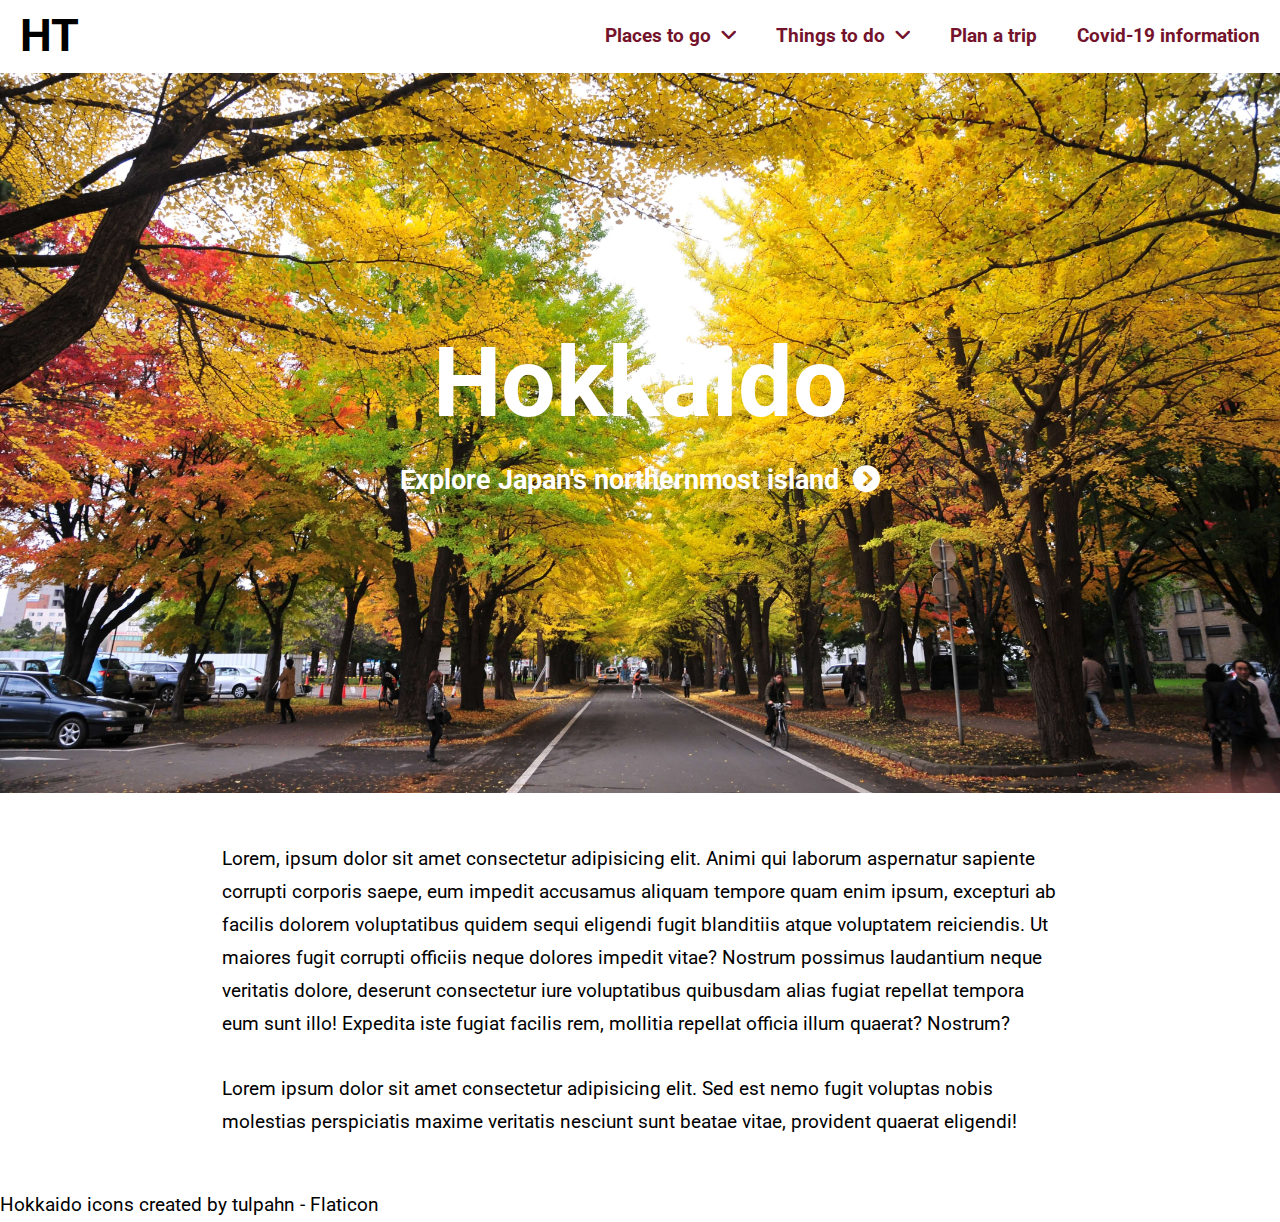
==== commit 0d200692: "Navbar Complete" ====
--- a/index.html
+++ b/index.html
@@ -7,7 +7,7 @@
   <title>Hokkaido | Tourism | Hokkaido Tourism</title>
   <link rel="stylesheet" href="/css/style-normal.css">
   <link rel="stylesheet" href="/fontawesome-free-6.1.0-web/css/all.min.css">
-  <link rel="icon" type="image/png" href=""/>
+  <link rel="icon" type="image/png" href="/images/hokkaido.png"/>
 </head>
 <body>
   <nav>
@@ -17,26 +17,56 @@
         <a href="https://www.isa.go.jp/en/covid-19_index.html" target="_blank">Covid-19 information</a>
       </li>
       <li>
-        <a href="">Plan a trip</a>
+        <a href="tripPlannerFormPage.html">Plan a trip</a>
       </li>
       <li>
-        <a href="">Things to do</a>
+        <div>Things to do &nbsp;<i class="fa-solid fa-angle-up"></i>
+          <div class="dropdown-content">
+            <hr>
+            <div class="row">
+              <div class="col"><a class="card"><img src="/images/ShrineSmall.jpg" alt="Shrine"><h2>Temples/Shrines</h2></a></div>
+              <div class="col"><a class="card"><img src="/images/OnsenSmall.jpg" alt="Onsen"><h2>Onsens</h2></a></div>
+              <div class="col"><a class="card"><img src="/images/MoiwaLodgeSmall.jpg" alt="Snowboarder at Moiwa Lodge"><h2>Ski, Hiking &amp; Snowboarding</h2></a></div>
+              <div class="col"><a class="card"><img src="/images/HellValleySmall.jpg" alt="Hell Valley in Noboribetsu"><h2>Volcanoes</h2></a></div>
+            </div>
+            <div class="row">
+              <div class="col"><a class="card"><img src="/images/FoodSmall.jpg" alt="Sushi"><h2>Food/Drinks</h2></a></div>
+              <div class="col"><a class="card"><img src="/images/BrickWarehouseSmall.jpg" alt="Old Brick Warehouse next to the Otaru Canal"><h2>Historic Sites</h2></a></div>
+            </div>
+          </div>
+        </div>
       </li>
       <li>
-        <a href="">Places to go</a>
+        <div>Places to go &nbsp;<i class="fa-solid fa-angle-up"></i>
+          <div class="dropdown-content">
+            <hr>
+            <div class="row">
+              <div class="col"><a class="card"><img src="/images/Sapporo/SapporoHokkaidoStreetsCompressed.jpg" alt="Streets of Sapporo"><h2>Sapporo</h2></a></div>
+              <div class="col"><a class="card"><img src="/images/Niseko/NisekoSmall.jpg" alt="Hiking in Niseko"><h2>Niseko</h2></a></div>
+              <div class="col"><a class="card"><img src="/images/Hakodate/HakodateSmall.jpg" alt="City of Hakodate"><h2>Hakodate</h2></a></div>
+              <div class="col"><a class="card"><img src="/images/Furano/BluePondSmall.jpg" alt="Blue Pond in Furano"><h2>Furano</h2></a></div>
+            </div>
+            <div class="row">
+              <div class="col"><a class="card"><img src="/images/Otaru/OtaruCanalSmall.jpg" alt="Otaru Canal"><h2>Otaru</h2></a></div>
+              <div class="col"><a class="card"><img src="/images/Noboribetsu/NoboribetsuSmall.jpg" alt="Noboribetsu's Hell Valley"><h2>Noboribetsu</h2></a></div>
+              <div class="col"><a class="card"><img src="/images/Asahikawa/AshikawaSmall.jpg" alt="Asahikawa Port"><h2>Asahikawa</h2></a></div>
+              <div class="col"><a class="card"><img src="/images/LakeKatsurazawaSmall.jpg" alt="Lake Katsurazawa"><h2>More...</h2></a></div>
+            </div>
+          </div>
+        </div>
       </li>
     </ul>
   </nav>
   <header>
     <div class="title">
       <h1>Hokkaido</h1>
-      <h2>Explore Japan's northernmost island</h2>
+      <a id="explore" href="">Explore Japan's northernmost island&nbsp;&nbsp;<i class="fa-solid fa-circle-chevron-right"></i></a>
     </div>
-    <a id="explore" href="">Explore region <i class="fa-solid fa-umbrella-beach"></i> </a>
   </header>
   <div class="container">
     <main>
       <p>Lorem, ipsum dolor sit amet consectetur adipisicing elit. Animi qui laborum aspernatur sapiente corrupti corporis saepe, eum impedit accusamus aliquam tempore quam enim ipsum, excepturi ab facilis dolorem voluptatibus quidem sequi eligendi fugit blanditiis atque voluptatem reiciendis. Ut maiores fugit corrupti officiis neque dolores impedit vitae? Nostrum possimus laudantium neque veritatis dolore, deserunt consectetur iure voluptatibus quibusdam alias fugiat repellat tempora eum sunt illo! Expedita iste fugiat facilis rem, mollitia repellat officia illum quaerat? Nostrum?</p>
+      <br>
       <p>Lorem ipsum dolor sit amet consectetur adipisicing elit. Sed est nemo fugit voluptas nobis molestias perspiciatis maxime veritatis nesciunt sunt beatae vitae, provident quaerat eligendi!</p>
     </main>
     <section>
@@ -50,7 +80,7 @@
     </aside>
   </div>
   <footer>
-    
+    <a href="https://www.flaticon.com/free-icons/hokkaido" title="hokkaido icons">Hokkaido icons created by tulpahn - Flaticon</a>
   </footer>
   <script src="/javascript/script.js"></script>
 </body>
--- a/css/style-normal.css
+++ b/css/style-normal.css
@@ -11,21 +11,20 @@
   line-height: 1.7em;
   font-size: 1.1em;
 }
-a {
-  color: #74132B;
+div, a {
   text-decoration: none;
+  color: black;
 }
 
 /* nav section */
-.logo {
+.logo a, .logo div {
   float: left;
   font-size: 2em;
   padding: 20px;
 }
-
 nav {
-  overflow: auto;
   font-weight: bold;
+  height: 73px; 
 }
 nav ul {
   list-style: none;
@@ -33,10 +32,11 @@
 nav ul li {
   float: right;
 }
-nav ul li a {
+nav ul li div, nav ul li a {
   display: block;
-  padding: 20px 10px;
-  margin: 0 5px 0 10px;
+  padding: 20px;
+  cursor: pointer;
+  color: #74132B;
 }
 nav ul:hover li {
   opacity: 50%;
@@ -44,22 +44,91 @@
 nav ul li:hover {
   opacity: 100%;
 }
-nav ul li a:hover {
-  text-decoration: underline;
-  text-decoration-thickness: 40%;
-  text-decoration-color: #C26179; 
+nav ul li div:hover .fa-angle-up {
   color: #4E0014;
+  transform: rotate(0deg);
+}
+nav ul li div .fa-angle-up {
+  transform: rotate(180deg);
+}
+/* dropdown content */
+.dropdown-content {
+  display: none;
+  position: absolute;
+  left: 0;
+  background-color: white;
+  min-width: 100vw;
+  z-index: 1;
+  margin: 0;
+  cursor: auto;
+}
+.dropdown-content hr {
+  width: calc(100% - 20px);
+  padding: 0;
+}
+.dropdown-content a:hover {
+  background-color: #ddd;
+}
+li:hover .dropdown-content {
+  display: block;
+}
+li:hover .dropbtn {
+  background-color: #3e8e41;
+}
+.col {
+  float: left;
+  width: 25%;
+  padding: 0;
+}
+.row {
+  padding: 0
+}
+.row:after {
+  content: "";
+  display: table;
+  clear: both;
+}
+
+.card {
+  background-color: #3e8e41;
+  margin: 20px;
+  height: 200px;
+  padding: 0;
+  position: relative;
+  overflow: hidden;
+  border-radius: 20px;
+  display: block;
+}
+.card img {
+  width: 100%;
+  height: 100%;
+  object-fit: cover;
+  object-position: center;
+}
+.card h2 {
+  position: absolute;
+  color: white;
+  top: 50%;
+  left: 50%;
+  transform: translate(-50%, -50%);
+  font-size: 1.7em;
+  -webkit-text-stroke: 1px black;
+}
+.card:hover {
+  box-shadow: rgb(0 0 0 / 16%) 0px 10px 36px 0px, rgb(0 0 0 / 6%) 0px 0px 0px 1px;
+}
+.card:hover img {
+  transform: scale(1.1);
 }
 
 /* header section */
 header {
   position: relative;
-  background-image: url('/images/Sapporo\ Hokkaido.jpg');
+  background-image: url('/images/Sapporo/SapporoHokkaidoCompressed.jpg');
   background-repeat: no-repeat;
   background-size: cover;
   background-position: bottom;
   height: 80vh;
-  color: white;
 }
 header .title {
   text-align: center;
@@ -68,32 +137,31 @@
   left: 50%;
   line-height: 5em;
   transform: translate(-50%, -50%);
+  color: white;
 }
 header .title h1 {
   font-size: 5em;
 }
-
-header a {
+header .title a {
   color: white;
-  position: absolute;
-  bottom: 20px;
-  right: 30px;
+  font-weight: bold;
 }
-
 #explore {
   font-size: 1.4em;
 }
 #explore:hover {
-  color: rgba(255,255,255,0.5);
-}
-.fa-umbrella-beach {
   color: rgba(255,255,255,0.8);
 }
-#explore:hover .fa-umbrella-beach {
+#explore:hover .fa-circle-chevron-right {
+  transform: translateX(8px);
+  transition-duration: 0.1s;
+  transition-property: transform;
+  transition-timing-function: ease-out;
   color: rgba(255,255,255,1);
 }
 
 /* container */
 .container {
-
-}+  margin: 0 15%;
+  padding: 50px 30px;
+} 